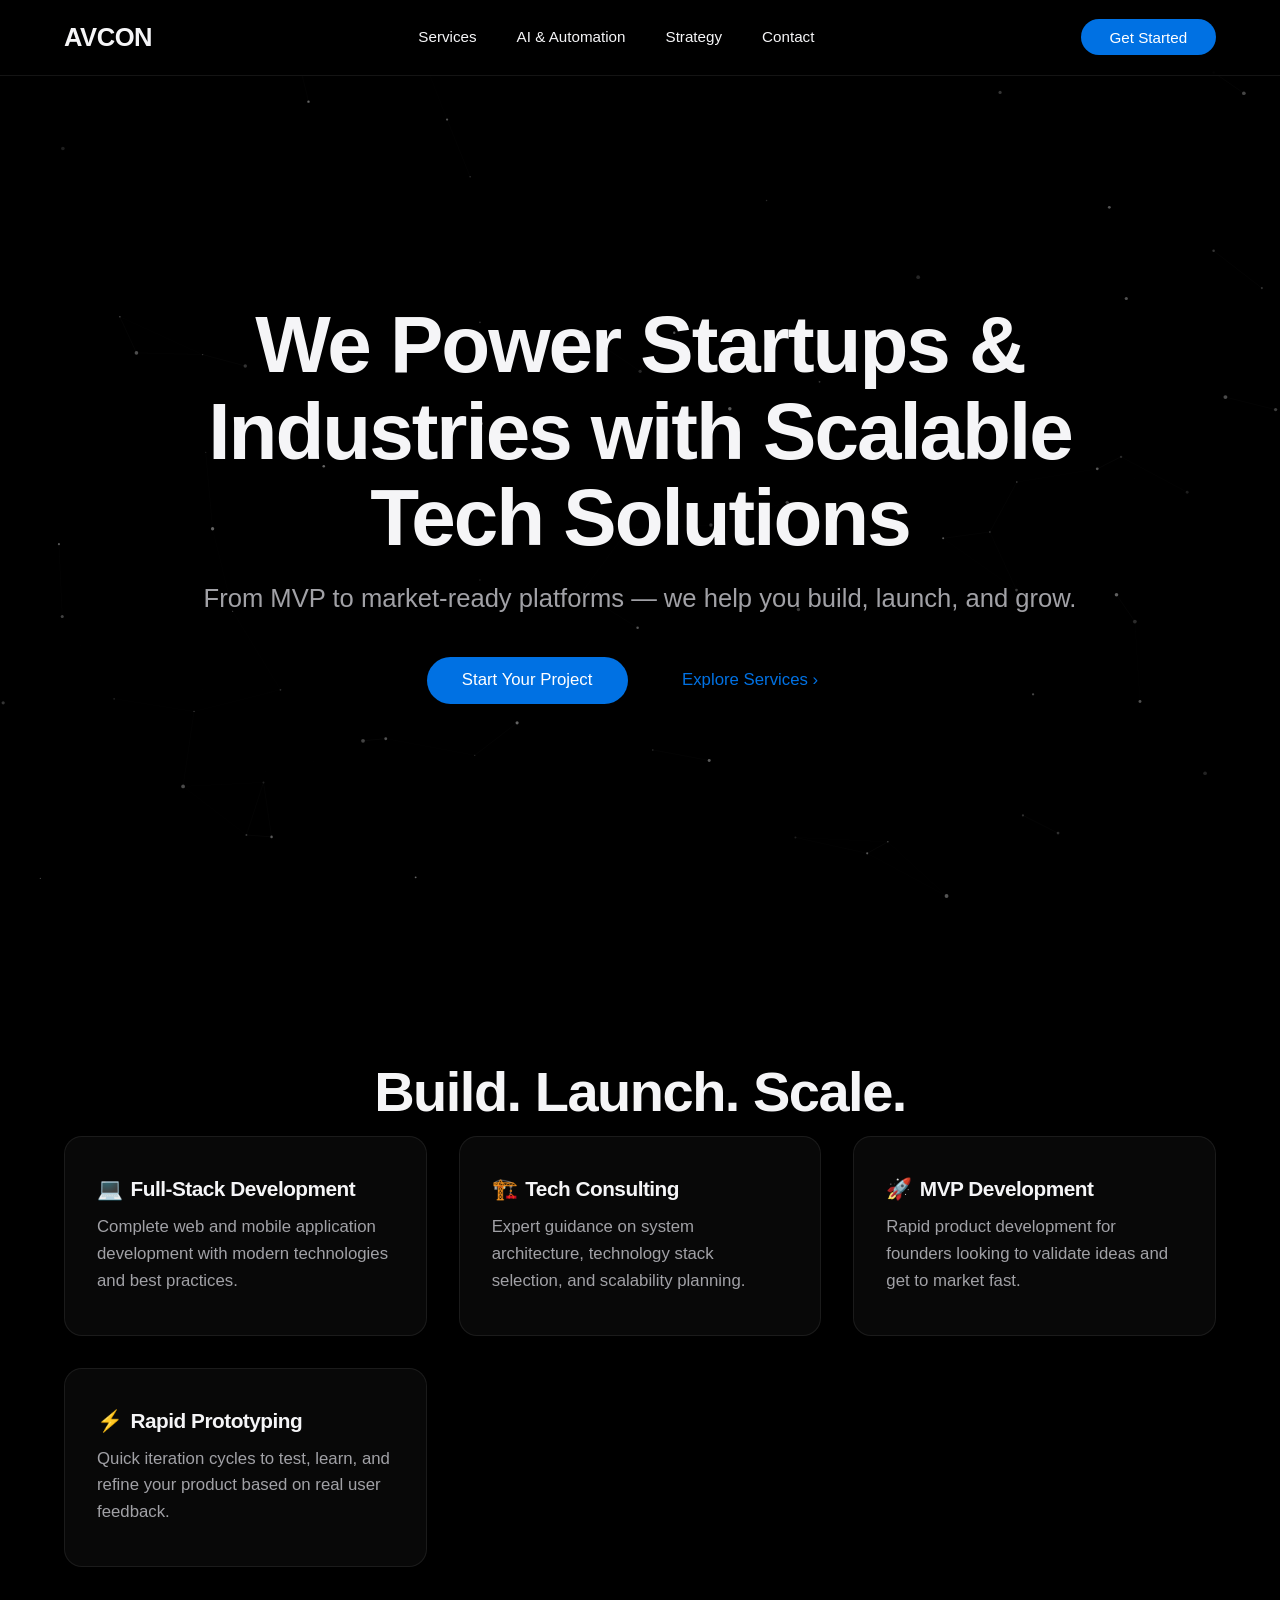
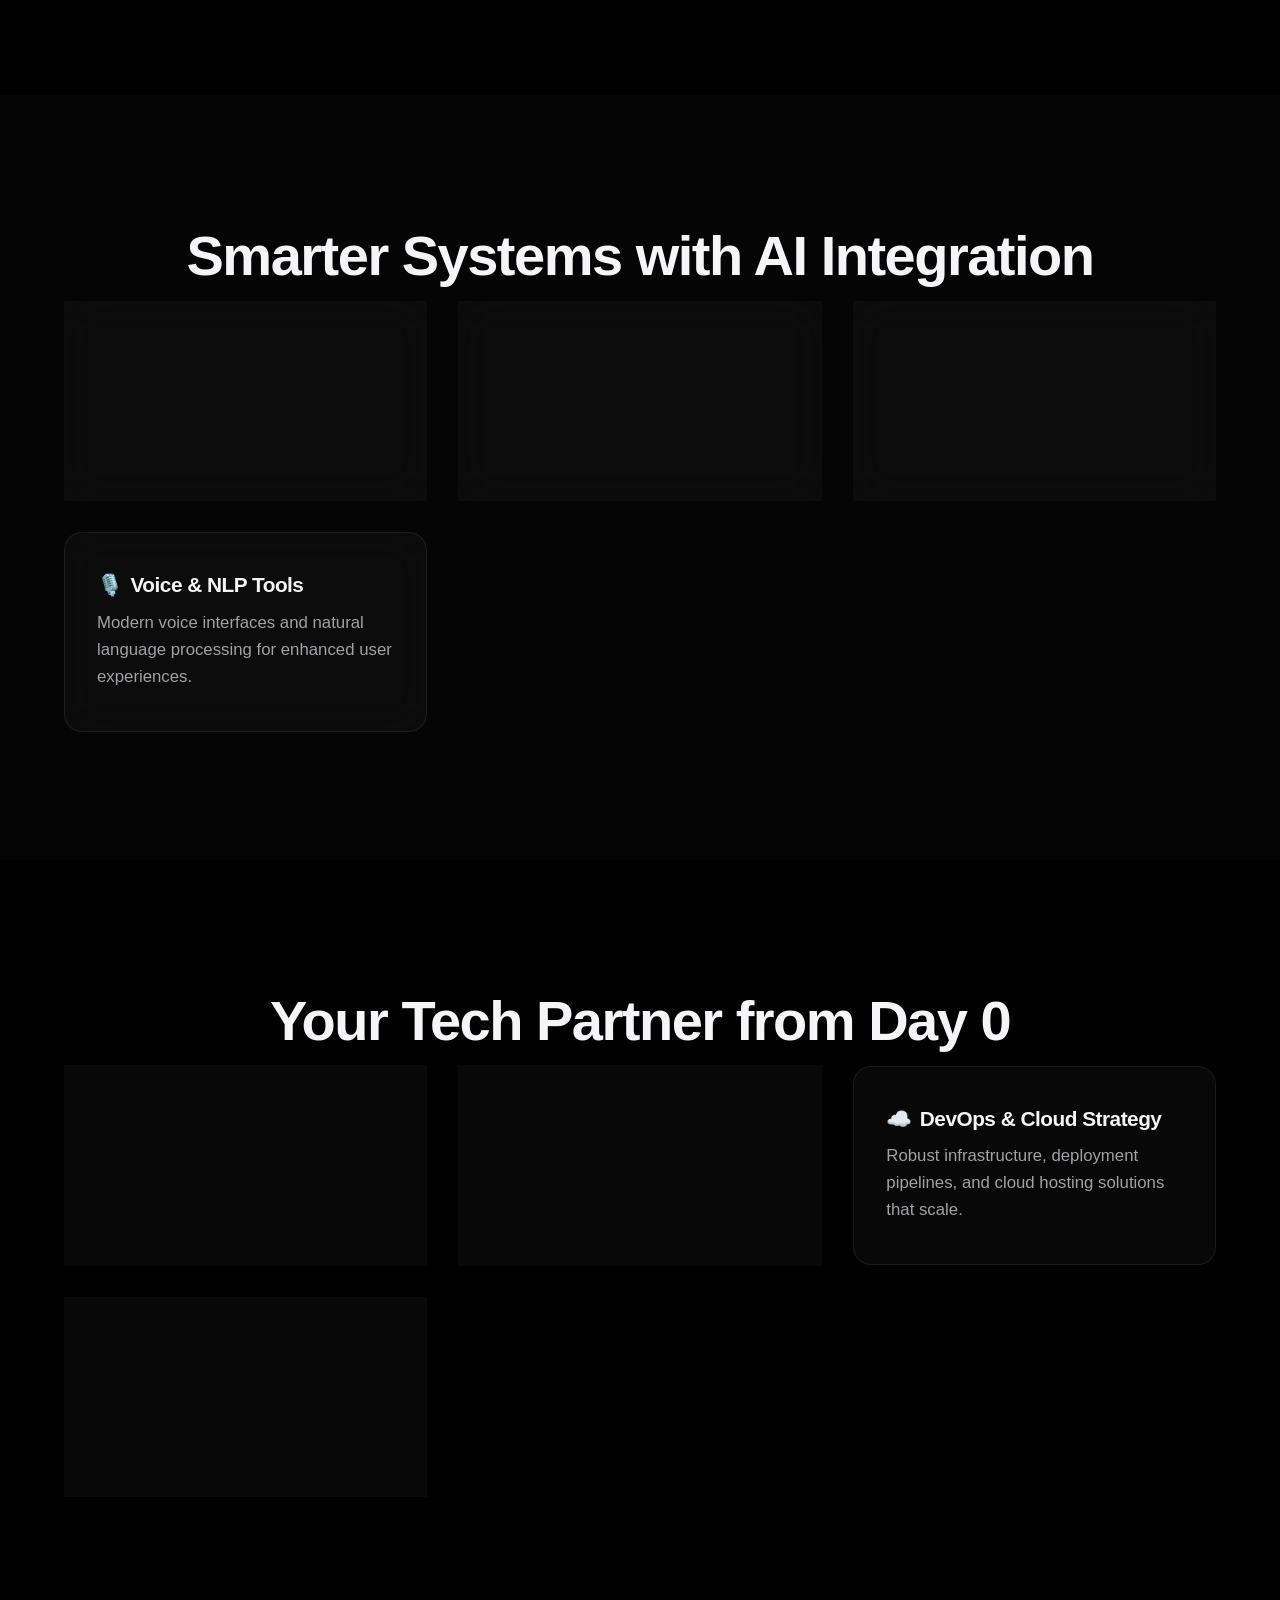
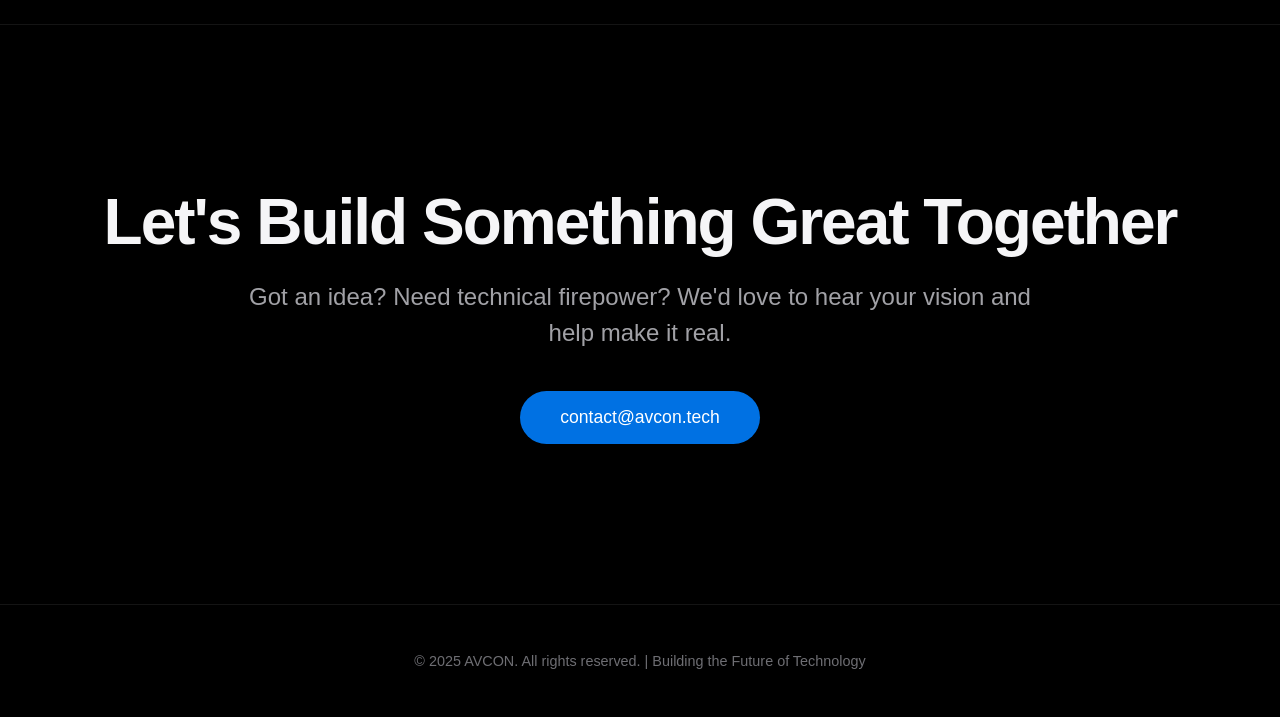
==== index.html @ b5e1c477 "Add favicon links to index.html Added multiple favicon links for better browser support." ====
<!DOCTYPE html>
<html lang="en">
<head>

    <link rel="icon" href="favicon.ico" type="image/x-icon">
    <link rel="icon" href="favicon.svg" type="image/svg+xml">
    <link rel="shortcut icon" href="favicon.ico" type="image/x-icon">

    
    <link rel="icon" href="favicon.svg" type="image/svg+xml">

    <meta charset="UTF-8">
    <meta name="viewport" content="width=device-width, initial-scale=1.0">
    <title>AVCON - Tech Solutions for Startups</title>
    <style>
        * {
            margin: 0;
            padding: 0;
            box-sizing: border-box;
        }

        body {
            font-family: -apple-system, BlinkMacSystemFont, 'Segoe UI', 'Roboto', 'Helvetica', 'Arial', sans-serif;
            background: #000000;
            color: #f5f5f7;
            overflow-x: hidden;
            -webkit-font-smoothing: antialiased;
        }

        .canvas-bg {
            position: fixed;
            top: 0;
            left: 0;
            width: 100%;
            height: 100%;
            z-index: 0;
        }

        .content {
            position: relative;
            z-index: 1;
        }

        nav {
            display: flex;
            justify-content: space-between;
            align-items: center;
            padding: 1.2rem 5%;
            background: rgba(0, 0, 0, 0.8);
            backdrop-filter: saturate(180%) blur(20px);
            border-bottom: 1px solid rgba(255, 255, 255, 0.08);
            position: sticky;
            top: 0;
            z-index: 100;
        }

        .logo {
            font-size: 1.6rem;
            font-weight: 600;
            letter-spacing: -0.5px;
            color: #f5f5f7;
        }

        .nav-links {
            display: flex;
            gap: 2.5rem;
            list-style: none;
        }

        .nav-links a {
            color: #f5f5f7;
            text-decoration: none;
            transition: opacity 0.3s;
            font-size: 0.95rem;
            font-weight: 400;
        }

        .nav-links a:hover {
            opacity: 0.6;
        }

        .cta-btn {
            padding: 0.6rem 1.8rem;
            background: #0071e3;
            border: none;
            border-radius: 980px;
            color: white;
            font-weight: 400;
            font-size: 0.95rem;
            cursor: pointer;
            transition: all 0.3s;
        }

        .cta-btn:hover {
            background: #0077ed;
        }

        .hero {
            min-height: 95vh;
            display: flex;
            align-items: center;
            justify-content: center;
            text-align: center;
            padding: 0 5%;
            position: relative;
        }

        .hero-content {
            max-width: 980px;
            animation: fadeInUp 1.2s ease-out;
        }

        @keyframes fadeInUp {
            from {
                opacity: 0;
                transform: translateY(40px);
            }
            to {
                opacity: 1;
                transform: translateY(0);
            }
        }

        .hero h1 {
            font-size: 5rem;
            font-weight: 700;
            line-height: 1.08;
            margin-bottom: 1.2rem;
            letter-spacing: -2px;
            color: #f5f5f7;
        }

        .hero p {
            font-size: 1.6rem;
            color: #a1a1a6;
            margin-bottom: 2.5rem;
            line-height: 1.4;
            font-weight: 400;
        }

        .hero-buttons {
            display: flex;
            gap: 1.2rem;
            justify-content: center;
            align-items: center;
        }

        .btn-primary {
            padding: 0.85rem 2.2rem;
            background: #0071e3;
            border: none;
            border-radius: 980px;
            color: white;
            font-weight: 400;
            font-size: 1.05rem;
            cursor: pointer;
            transition: all 0.3s;
        }

        .btn-primary:hover {
            background: #0077ed;
        }

        .btn-secondary {
            padding: 0.85rem 2.2rem;
            background: transparent;
            border: none;
            border-radius: 980px;
            color: #0071e3;
            font-weight: 400;
            font-size: 1.05rem;
            cursor: pointer;
            transition: all 0.3s;
        }

        .btn-secondary:hover {
            text-decoration: underline;
        }

        .section {
            padding: 8rem 5%;
            background: #000000;
        }

        .section-alt {
            background: rgba(255, 255, 255, 0.02);
        }

        .section-title {
            text-align: center;
            font-size: 3.5rem;
            margin-bottom: 0.8rem;
            font-weight: 700;
            letter-spacing: -1.5px;
            color: #f5f5f7;
        }

        .section-subtitle {
            text-align: center;
            font-size: 1.4rem;
            color: #a1a1a6;
            margin-bottom: 5rem;
            font-weight: 400;
        }

        .feature-grid {
            display: grid;
            grid-template-columns: repeat(auto-fit, minmax(280px, 1fr));
            gap: 2rem;
            max-width: 1200px;
            margin: 0 auto;
        }

        .feature-card {
            padding: 2.5rem 2rem;
            background: rgba(255, 255, 255, 0.03);
            border: 1px solid rgba(255, 255, 255, 0.08);
            border-radius: 18px;
            backdrop-filter: saturate(180%) blur(20px);
            transition: all 0.4s cubic-bezier(0.4, 0, 0.2, 1);
        }

        .feature-card:hover {
            transform: translateY(-8px);
            background: rgba(255, 255, 255, 0.05);
            border-color: rgba(255, 255, 255, 0.15);
        }

        .feature-card h3 {
            font-size: 1.3rem;
            margin-bottom: 0.8rem;
            font-weight: 600;
            letter-spacing: -0.5px;
            color: #f5f5f7;
            display: flex;
            align-items: center;
            gap: 0.5rem;
        }

        .feature-icon {
            font-size: 1.3rem;
        }

        .feature-card p {
            color: #a1a1a6;
            line-height: 1.6;
            font-size: 1.05rem;
            font-weight: 400;
        }

        .cta-section {
            padding: 10rem 5%;
            text-align: center;
            background: #000000;
            border-top: 1px solid rgba(255, 255, 255, 0.08);
        }

        .cta-section h2 {
            font-size: 4rem;
            margin-bottom: 1.2rem;
            font-weight: 700;
            letter-spacing: -2px;
            color: #f5f5f7;
        }

        .cta-section p {
            font-size: 1.5rem;
            color: #a1a1a6;
            margin-bottom: 2.5rem;
            font-weight: 400;
            max-width: 800px;
            margin-left: auto;
            margin-right: auto;
            line-height: 1.5;
        }

        .email-btn {
            padding: 1rem 2.5rem;
            background: #0071e3;
            border: none;
            border-radius: 980px;
            color: white;
            font-weight: 400;
            font-size: 1.1rem;
            cursor: pointer;
            transition: all 0.3s;
            text-decoration: none;
            display: inline-block;
        }

        .email-btn:hover {
            background: #0077ed;
            transform: scale(1.02);
        }

        footer {
            padding: 3rem 5%;
            text-align: center;
            color: #6e6e73;
            border-top: 1px solid rgba(255, 255, 255, 0.08);
            font-size: 0.9rem;
        }

        @media (max-width: 768px) {
            .hero h1 {
                font-size: 3rem;
                letter-spacing: -1px;
            }

            .hero p {
                font-size: 1.2rem;
            }

            .hero-buttons {
                flex-direction: column;
            }

            .nav-links {
                display: none;
            }

            .section-title {
                font-size: 2.5rem;
            }

            .cta-section h2 {
                font-size: 2.8rem;
            }

            .cta-section p {
                font-size: 1.2rem;
            }

            .feature-grid {
                grid-template-columns: 1fr;
            }
        }
    </style>
</head>
<body>
    <canvas class="canvas-bg" id="particleCanvas"></canvas>
    
    <div class="content">
        <nav>
            <div class="logo">AVCON</div>
            <ul class="nav-links">
                <li><a href="#services">Services</a></li>
                <li><a href="#ai">AI & Automation</a></li>
                <li><a href="#strategy">Strategy</a></li>
                <li><a href="#contact">Contact</a></li>
            </ul>
            <button class="cta-btn" onclick="window.location.href='#contact'">Get Started</button>
        </nav>

        <section class="hero">
            <div class="hero-content">
                <h1>We Power Startups & Industries with Scalable Tech Solutions</h1>
                <p>From MVP to market-ready platforms — we help you build, launch, and grow.</p>
                <div class="hero-buttons">
                    <button class="btn-primary" onclick="window.location.href='#contact'">Start Your Project</button>
                    <button class="btn-secondary" onclick="window.location.href='#services'">Explore Services ›</button>
                </div>
            </div>
        </section>

        <section class="section" id="services">
            <h2 class="section-title">Build. Launch. Scale.</h2>
            
            <div class="feature-grid">
                <div class="feature-card">
                    <h3><span class="feature-icon">💻</span> Full-Stack Development</h3>
                    <p>Complete web and mobile application development with modern technologies and best practices.</p>
                </div>
                
                <div class="feature-card">
                    <h3><span class="feature-icon">🏗️</span> Tech Consulting</h3>
                    <p>Expert guidance on system architecture, technology stack selection, and scalability planning.</p>
                </div>
                
                <div class="feature-card">
                    <h3><span class="feature-icon">🚀</span> MVP Development</h3>
                    <p>Rapid product development for founders looking to validate ideas and get to market fast.</p>
                </div>
                
                <div class="feature-card">
                    <h3><span class="feature-icon">⚡</span> Rapid Prototyping</h3>
                    <p>Quick iteration cycles to test, learn, and refine your product based on real user feedback.</p>
                </div>
            </div>
        </section>

        <section class="section section-alt" id="ai">
            <h2 class="section-title">Smarter Systems with AI Integration</h2>
            
            <div class="feature-grid">
                <div class="feature-card">
                    <h3><span class="feature-icon">🤖</span> AI-Powered Dashboards</h3>
                    <p>Intelligent dashboards and AI assistants that help you make data-driven decisions faster.</p>
                </div>
                
                <div class="feature-card">
                    <h3><span class="feature-icon">⚙️</span> Process Automation</h3>
                    <p>Streamline operations with custom automation solutions for startups and SMEs.</p>
                </div>
                
                <div class="feature-card">
                    <h3><span class="feature-icon">🎯</span> Custom ML Solutions</h3>
                    <p>Personalized machine learning models tailored to solve your specific business challenges.</p>
                </div>
                
                <div class="feature-card">
                    <h3><span class="feature-icon">🎙️</span> Voice & NLP Tools</h3>
                    <p>Modern voice interfaces and natural language processing for enhanced user experiences.</p>
                </div>
            </div>
        </section>

        <section class="section" id="strategy">
            <h2 class="section-title">Your Tech Partner from Day 0</h2>
            
            <div class="feature-grid">
                <div class="feature-card">
                    <h3><span class="feature-icon">🤝</span> Technical Co-Founding</h3>
                    <p>Strategic technical partnership to help you build the right product from the ground up.</p>
                </div>
                
                <div class="feature-card">
                    <h3><span class="feature-icon">📚</span> Founder Mentorship</h3>
                    <p>Guidance and support for early-stage founders navigating the technical landscape.</p>
                </div>
                
                <div class="feature-card">
                    <h3><span class="feature-icon">☁️</span> DevOps & Cloud Strategy</h3>
                    <p>Robust infrastructure, deployment pipelines, and cloud hosting solutions that scale.</p>
                </div>
                
                <div class="feature-card">
                    <h3><span class="feature-icon">📋</span> Agile PM & Roadmapping</h3>
                    <p>Strategic product roadmap planning with agile project management methodologies.</p>
                </div>
            </div>
        </section>

        <section class="cta-section" id="contact">
            <h2>Let's Build Something Great Together</h2>
            <p>Got an idea? Need technical firepower? We'd love to hear your vision and help make it real.</p>
            <a href="mailto:contact@avcon.tech" class="email-btn">contact@avcon.tech</a>
        </section>

        <footer>
            <p>&copy; 2025 AVCON. All rights reserved. | Building the Future of Technology</p>
        </footer>
    </div>

    <script>
        const canvas = document.getElementById('particleCanvas');
        const ctx = canvas.getContext('2d');
        
        canvas.width = window.innerWidth;
        canvas.height = window.innerHeight;

        const particles = [];
        const particleCount = 80;
        
        let mouseX = 0;
        let mouseY = 0;

        class Particle {
            constructor() {
                this.x = Math.random() * canvas.width;
                this.y = Math.random() * canvas.height;
                this.size = Math.random() * 1.5 + 0.5;
                this.speedX = Math.random() * 0.3 - 0.15;
                this.speedY = Math.random() * 0.3 - 0.15;
                this.opacity = Math.random() * 0.3 + 0.1;
            }

            update() {
                this.x += this.speedX;
                this.y += this.speedY;

                const dx = mouseX - this.x;
                const dy = mouseY - this.y;
                const distance = Math.sqrt(dx * dx + dy * dy);
                
                if (distance < 150) {
                    const force = (150 - distance) / 150;
                    this.x -= dx * force * 0.015;
                    this.y -= dy * force * 0.015;
                }

                if (this.x < 0 || this.x > canvas.width) this.speedX *= -1;
                if (this.y < 0 || this.y > canvas.height) this.speedY *= -1;
            }

            draw() {
                ctx.fillStyle = `rgba(255, 255, 255, ${this.opacity})`;
                ctx.beginPath();
                ctx.arc(this.x, this.y, this.size, 0, Math.PI * 2);
                ctx.fill();
            }
        }

        for (let i = 0; i < particleCount; i++) {
            particles.push(new Particle());
        }

        function connectParticles() {
            for (let i = 0; i < particles.length; i++) {
                for (let j = i + 1; j < particles.length; j++) {
                    const dx = particles[i].x - particles[j].x;
                    const dy = particles[i].y - particles[j].y;
                    const distance = Math.sqrt(dx * dx + dy * dy);

                    if (distance < 120) {
                        ctx.strokeStyle = `rgba(255, 255, 255, ${0.06 * (1 - distance / 120)})`;
                        ctx.lineWidth = 0.5;
                        ctx.beginPath();
                        ctx.moveTo(particles[i].x, particles[i].y);
                        ctx.lineTo(particles[j].x, particles[j].y);
                        ctx.stroke();
                    }
                }
            }
        }

        function animate() {
            ctx.clearRect(0, 0, canvas.width, canvas.height);
            
            particles.forEach(particle => {
                particle.update();
                particle.draw();
            });
            
            connectParticles();
            requestAnimationFrame(animate);
        }

        animate();

        window.addEventListener('mousemove', (e) => {
            mouseX = e.clientX;
            mouseY = e.clientY;
        });

        window.addEventListener('resize', () => {
            canvas.width = window.innerWidth;
            canvas.height = window.innerHeight;
        });

        document.querySelectorAll('a[href^="#"]').forEach(anchor => {
            anchor.addEventListener('click', function (e) {
                e.preventDefault();
                const target = document.querySelector(this.getAttribute('href'));
                if (target) {
                    target.scrollIntoView({ behavior: 'smooth' });
                }
            });
        });
    </script>
</body>
</html>
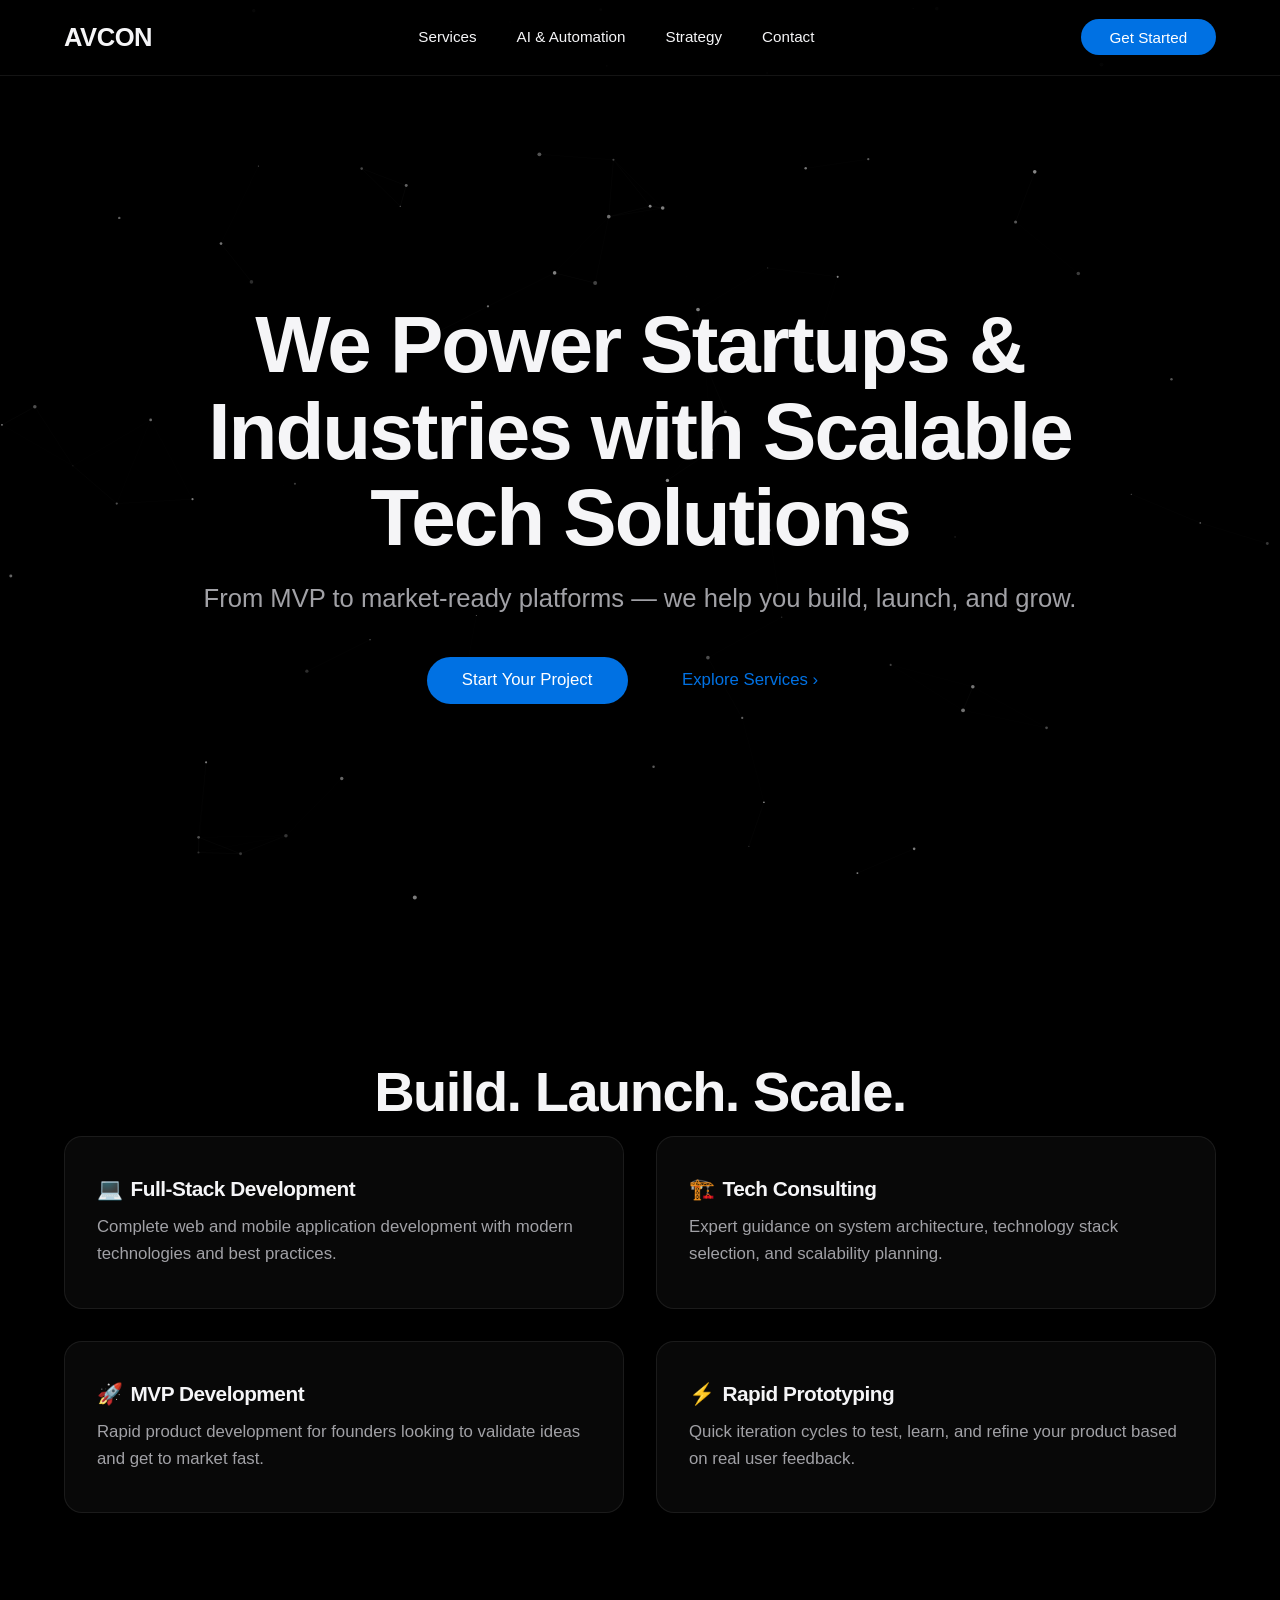
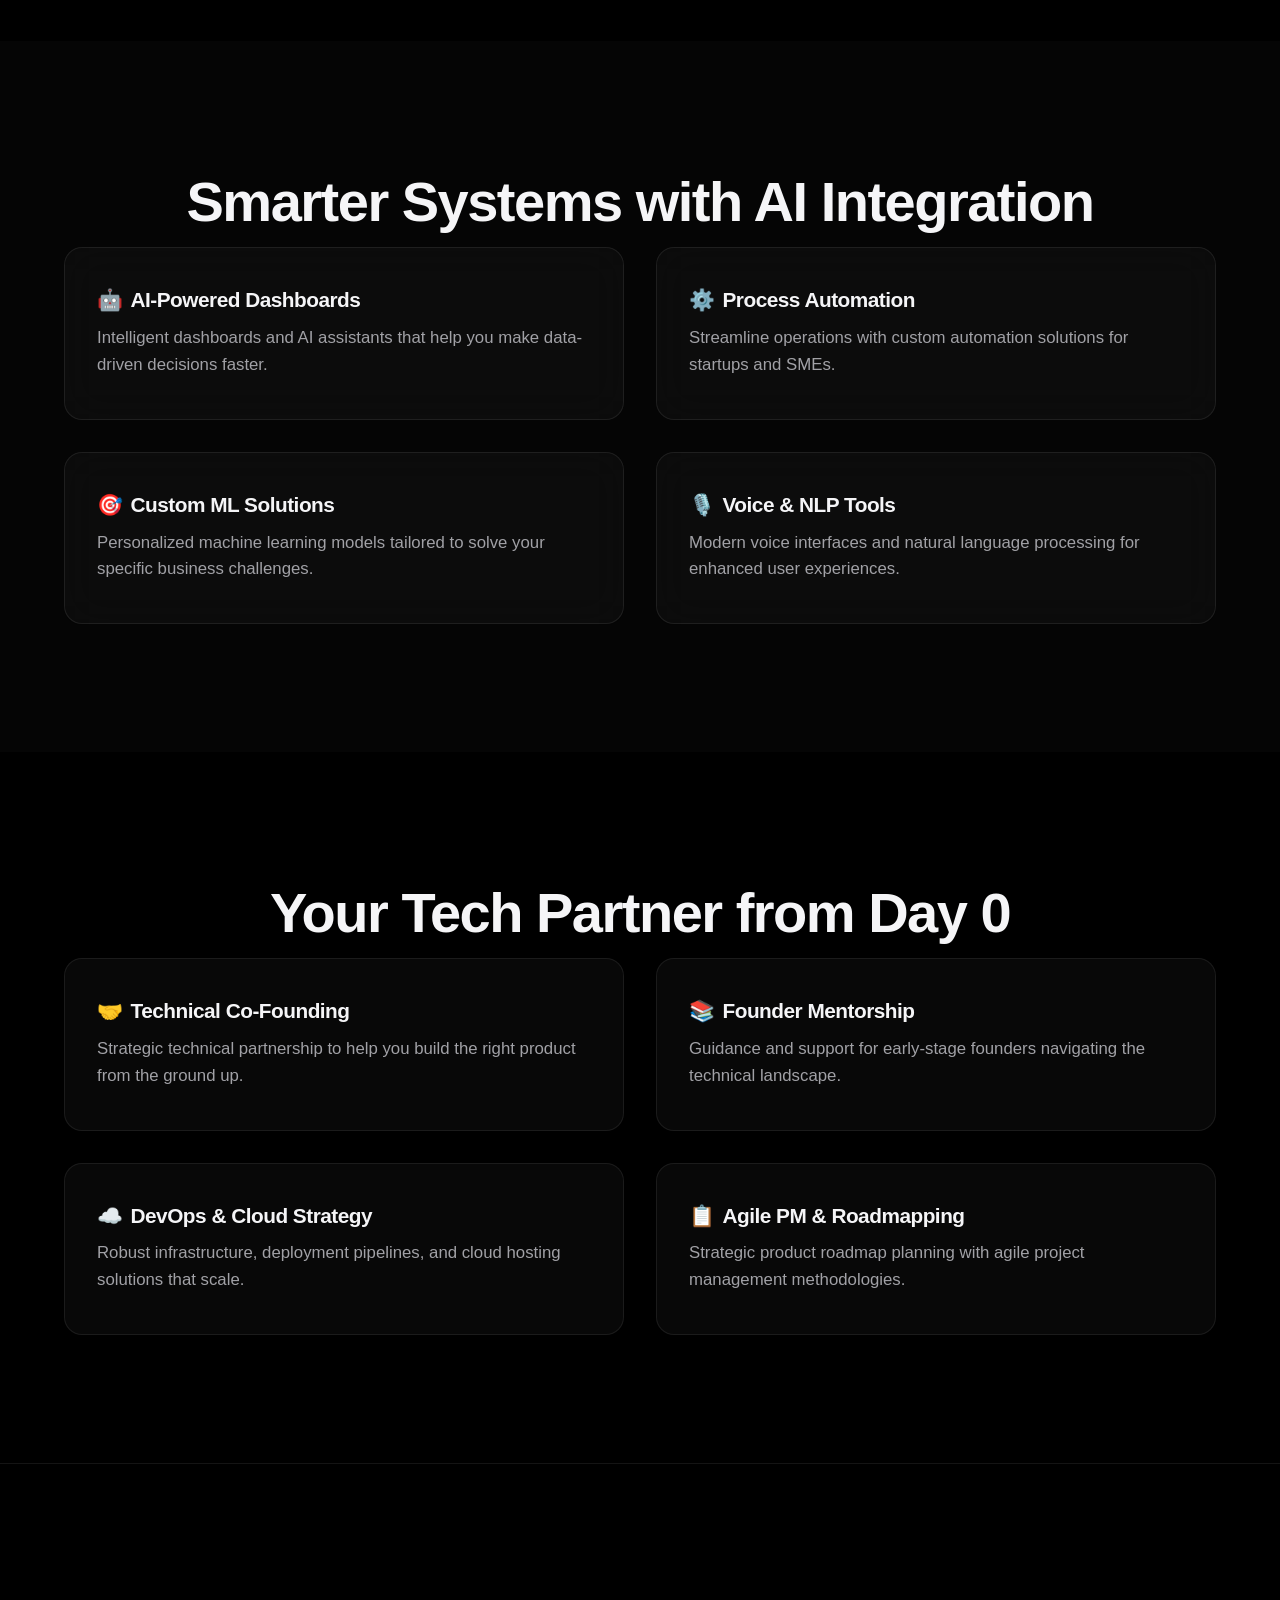
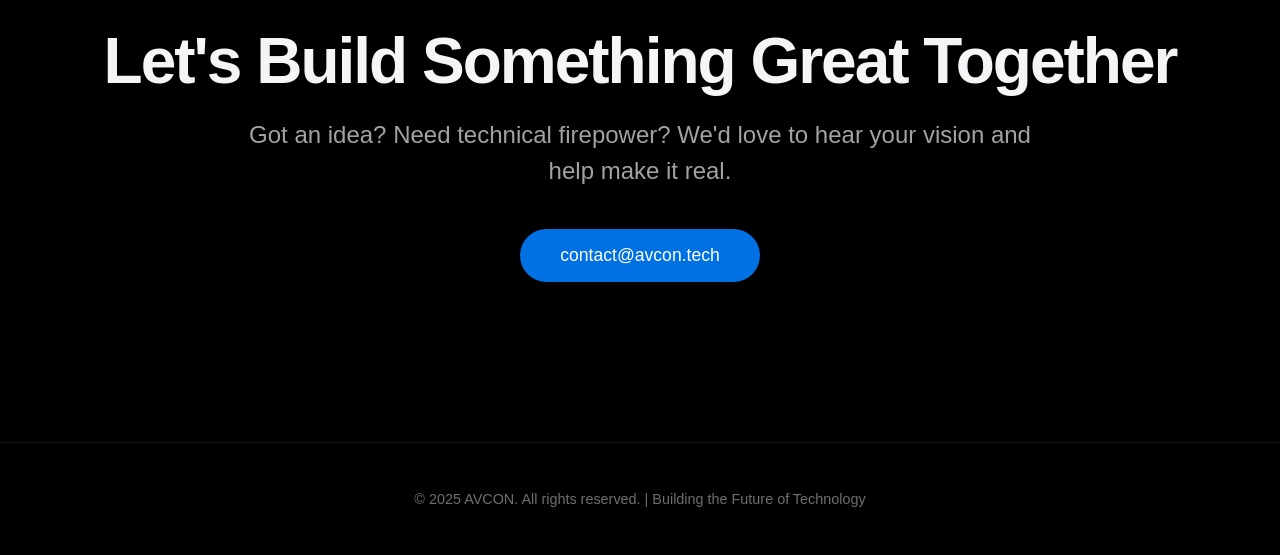
==== commit 961cf688: "Refactor favicon links and improve responsive styles Removed duplicate favicon links and adjusted st" ====
--- a/index.html
+++ b/index.html
@@ -1,14 +1,6 @@
 <!DOCTYPE html>
 <html lang="en">
 <head>
-
-    <link rel="icon" href="favicon.ico" type="image/x-icon">
-    <link rel="icon" href="favicon.svg" type="image/svg+xml">
-    <link rel="shortcut icon" href="favicon.ico" type="image/x-icon">
-
-    
-    <link rel="icon" href="favicon.svg" type="image/svg+xml">
-
     <meta charset="UTF-8">
     <meta name="viewport" content="width=device-width, initial-scale=1.0">
     <title>AVCON - Tech Solutions for Startups</title>
@@ -205,7 +197,7 @@
 
         .feature-grid {
             display: grid;
-            grid-template-columns: repeat(auto-fit, minmax(280px, 1fr));
+            grid-template-columns: repeat(2, 1fr);
             gap: 2rem;
             max-width: 1200px;
             margin: 0 auto;
@@ -302,37 +294,130 @@
         }
 
         @media (max-width: 768px) {
+            nav {
+                padding: 1rem 4%;
+            }
+
+            .logo {
+                font-size: 1.4rem;
+            }
+
+            .cta-btn {
+                padding: 0.5rem 1.2rem;
+                font-size: 0.85rem;
+            }
+
+            .hero {
+                min-height: 85vh;
+                padding: 2rem 6%;
+            }
+
             .hero h1 {
-                font-size: 3rem;
-                letter-spacing: -1px;
+                font-size: 2.2rem;
+                letter-spacing: -0.5px;
+                margin-bottom: 1rem;
+                line-height: 1.2;
             }
 
             .hero p {
-                font-size: 1.2rem;
+                font-size: 1.1rem;
+                margin-bottom: 2rem;
+                line-height: 1.5;
             }
 
             .hero-buttons {
                 flex-direction: column;
+                width: 100%;
+                gap: 1rem;
+            }
+
+            .btn-primary, .btn-secondary {
+                width: 100%;
+                padding: 1rem 2rem;
+                font-size: 1rem;
             }
 
             .nav-links {
                 display: none;
             }
 
+            .section {
+                padding: 4rem 6%;
+            }
+
             .section-title {
-                font-size: 2.5rem;
-            }
-
-            .cta-section h2 {
-                font-size: 2.8rem;
-            }
-
-            .cta-section p {
-                font-size: 1.2rem;
+                font-size: 2rem;
+                letter-spacing: -1px;
+                line-height: 1.2;
+            }
+
+            .section-subtitle {
+                font-size: 1.1rem;
+                margin-bottom: 3rem;
             }
 
             .feature-grid {
                 grid-template-columns: 1fr;
+                gap: 1.5rem;
+            }
+
+            .feature-card {
+                padding: 2rem 1.5rem;
+            }
+
+            .feature-card h3 {
+                font-size: 1.2rem;
+            }
+
+            .feature-card p {
+                font-size: 1rem;
+                line-height: 1.5;
+            }
+
+            .cta-section {
+                padding: 5rem 6%;
+            }
+
+            .cta-section h2 {
+                font-size: 2rem;
+                letter-spacing: -1px;
+                line-height: 1.2;
+            }
+
+            .cta-section p {
+                font-size: 1.1rem;
+                line-height: 1.5;
+                margin-bottom: 2rem;
+            }
+
+            .email-btn {
+                width: 100%;
+                max-width: 320px;
+                padding: 1rem 2rem;
+                font-size: 1rem;
+            }
+
+            footer {
+                padding: 2rem 6%;
+                font-size: 0.85rem;
+            }
+        }
+
+        @media (max-width: 480px) {
+            .hero h1 {
+                font-size: 1.8rem;
+            }
+
+            .hero p {
+                font-size: 1rem;
+            }
+
+            .section-title {
+                font-size: 1.7rem;
+            }
+
+            .cta-section h2 {
+                font-size: 1.7rem;
             }
         }
     </style>
@@ -472,7 +557,8 @@
                 this.size = Math.random() * 1.5 + 0.5;
                 this.speedX = Math.random() * 0.3 - 0.15;
                 this.speedY = Math.random() * 0.3 - 0.15;
-                this.opacity = Math.random() * 0.3 + 0.1;
+                this.opacity = Math.random() * 0.4 + 0.15;
+                this.hue = Math.random() * 60 + 180;
             }
 
             update() {
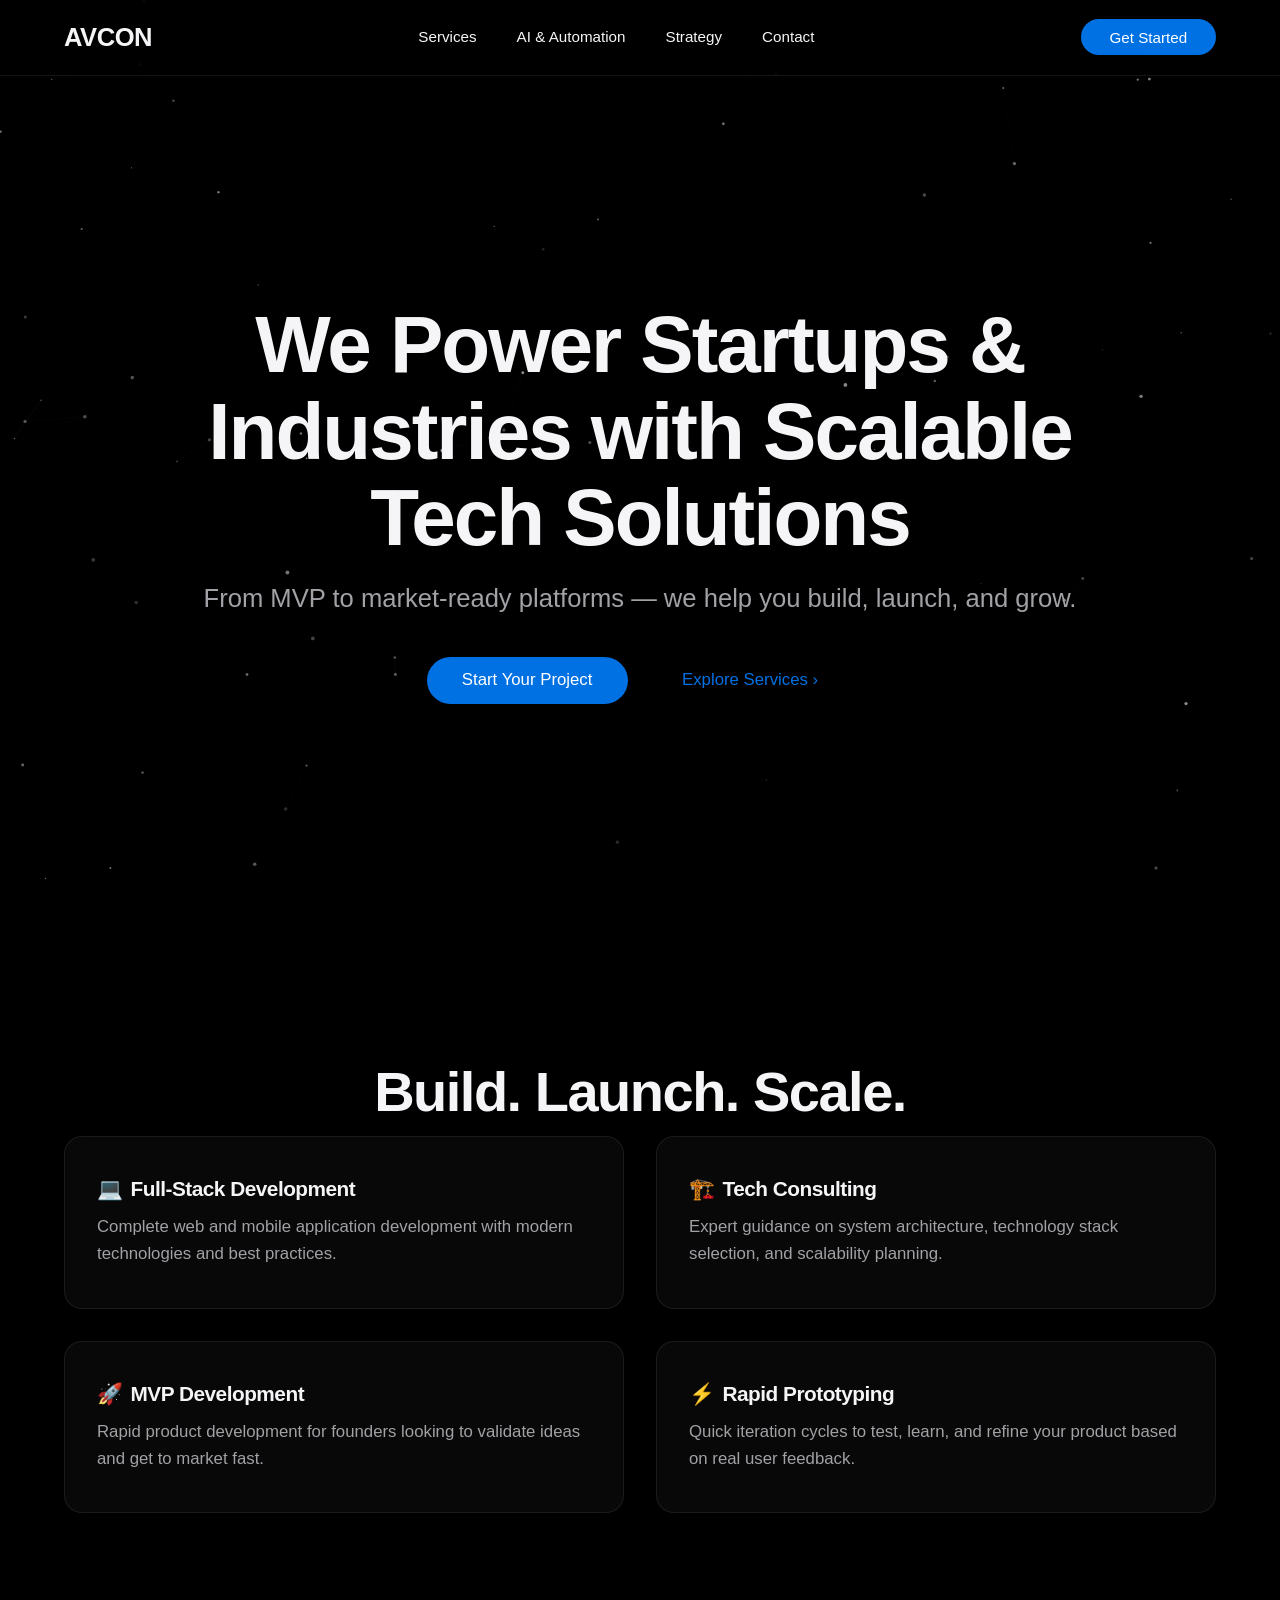
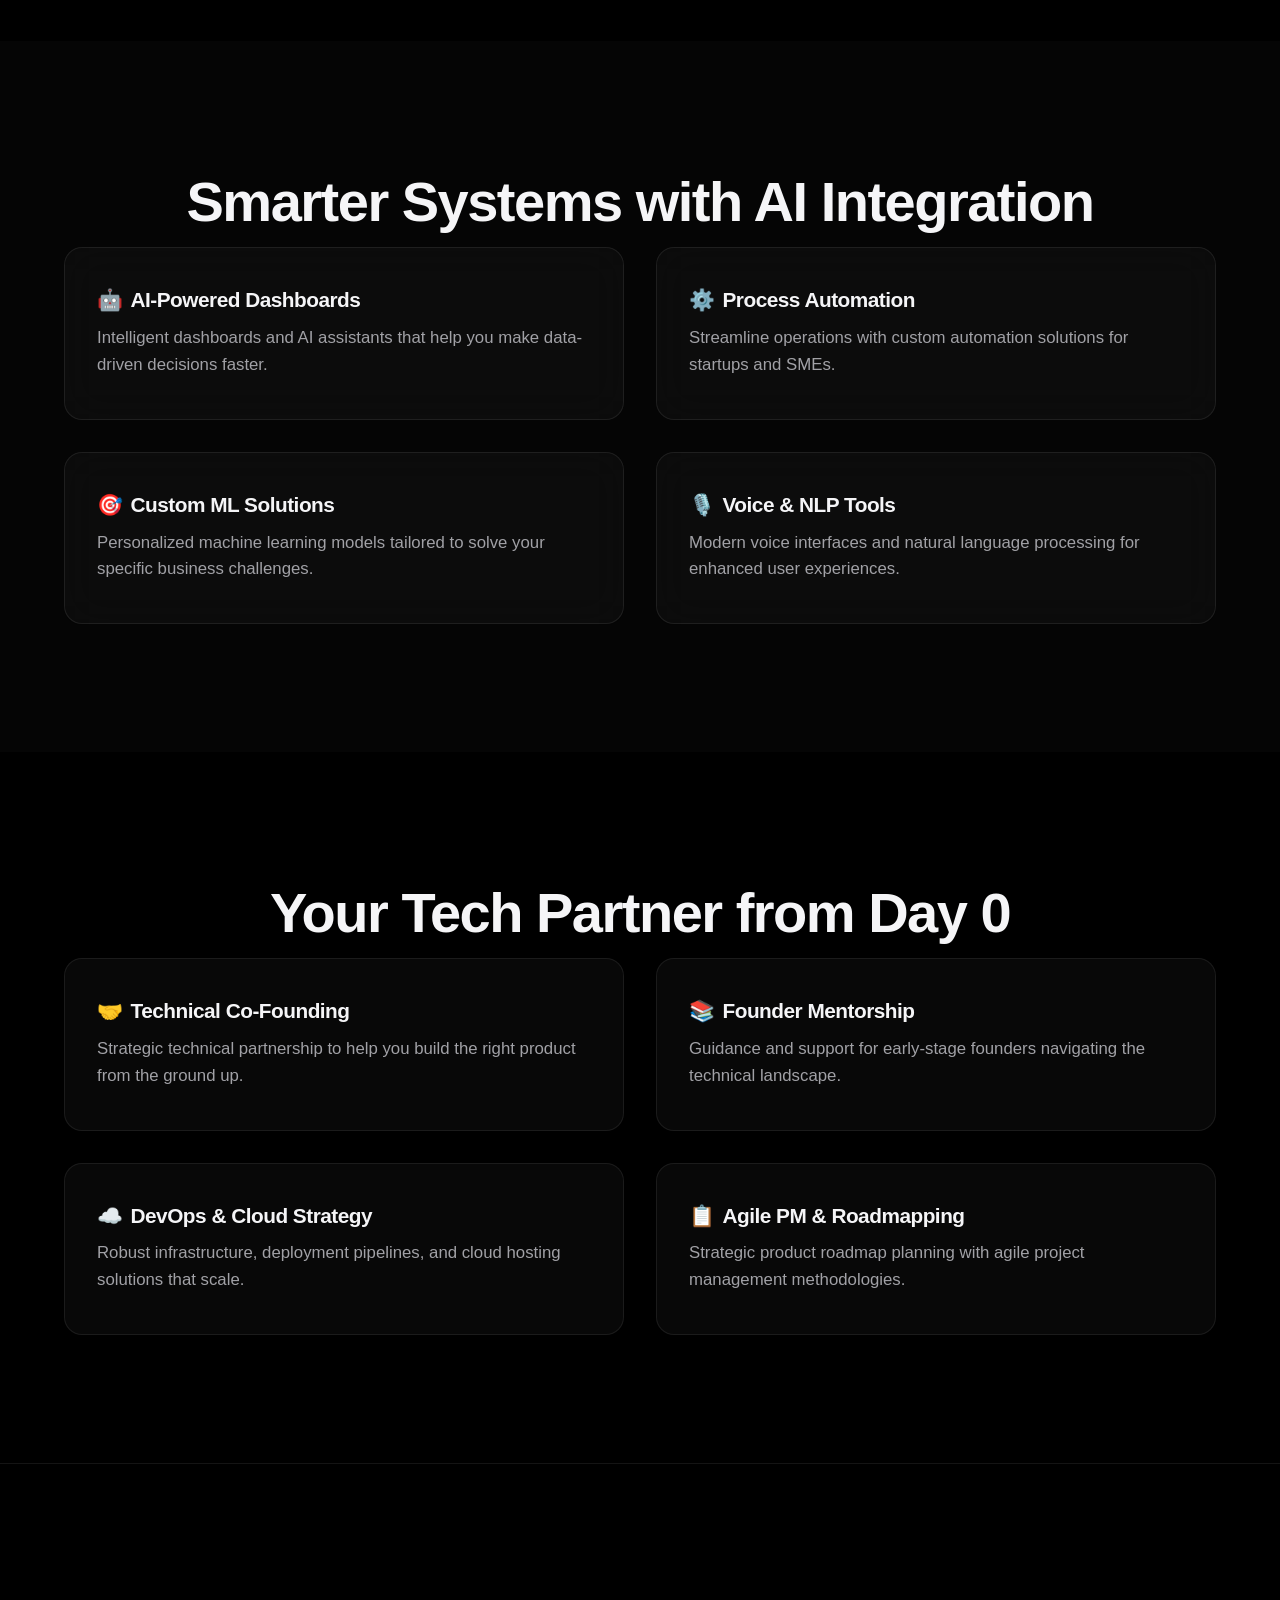
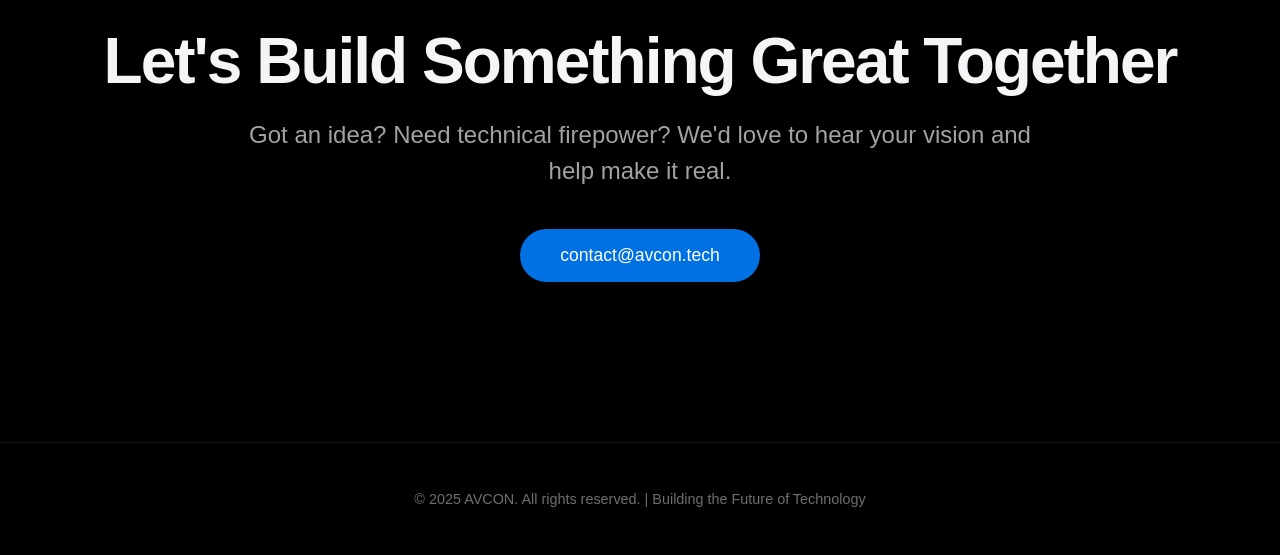
==== commit 4ecca692: "Added GHL Chat Widget script to index.html Added GHL Chat Widget script to the HTML file." ====
--- a/index.html
+++ b/index.html
@@ -1,3 +1,4 @@
+
 <!DOCTYPE html>
 <html lang="en">
 <head>
@@ -644,5 +645,13 @@
             });
         });
     </script>
+
+    <!-- ✅ GHL Chat Widget -->
+    <script 
+      src="https://widgets.leadconnectorhq.com/loader.js"  
+      data-resources-url="https://widgets.leadconnectorhq.com/chat-widget/loader.js"
+      data-widget-id="694feab2eeb68c635533eec7">
+    </script>
+
 </body>
 </html>
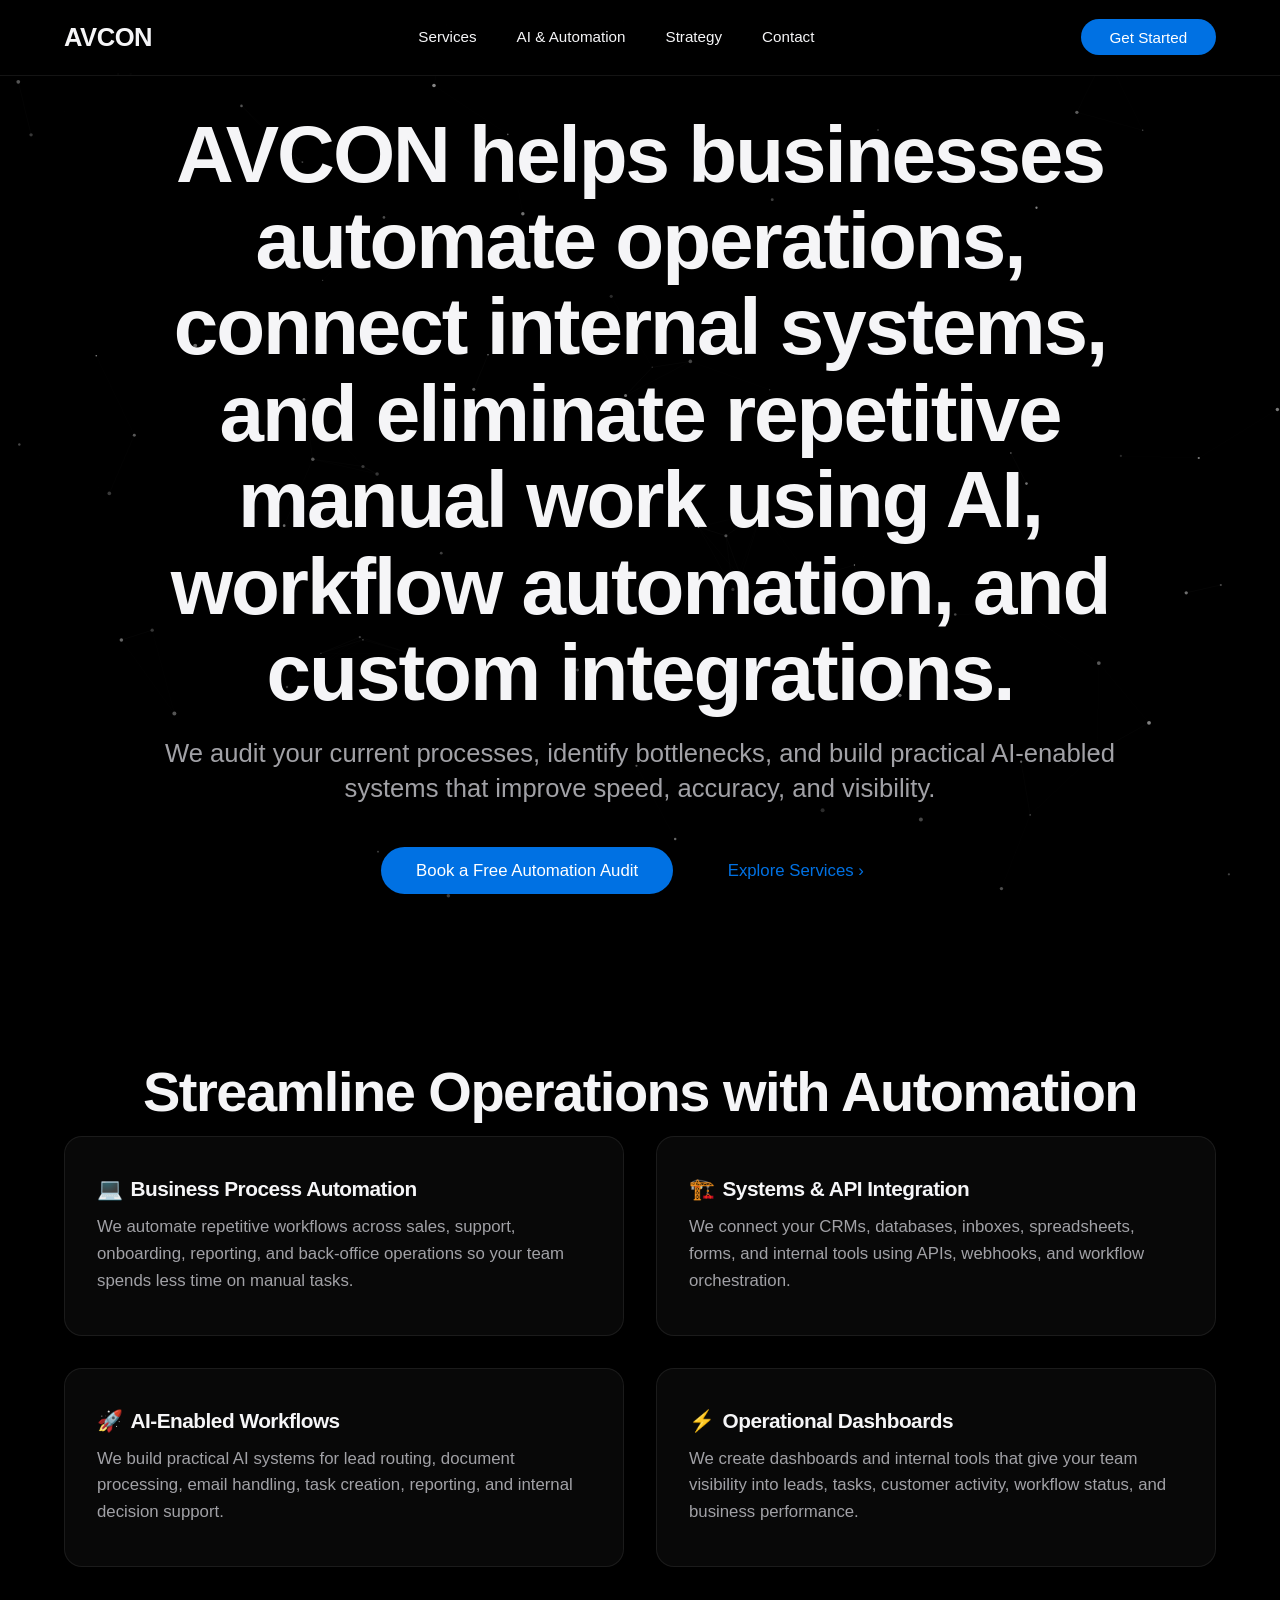
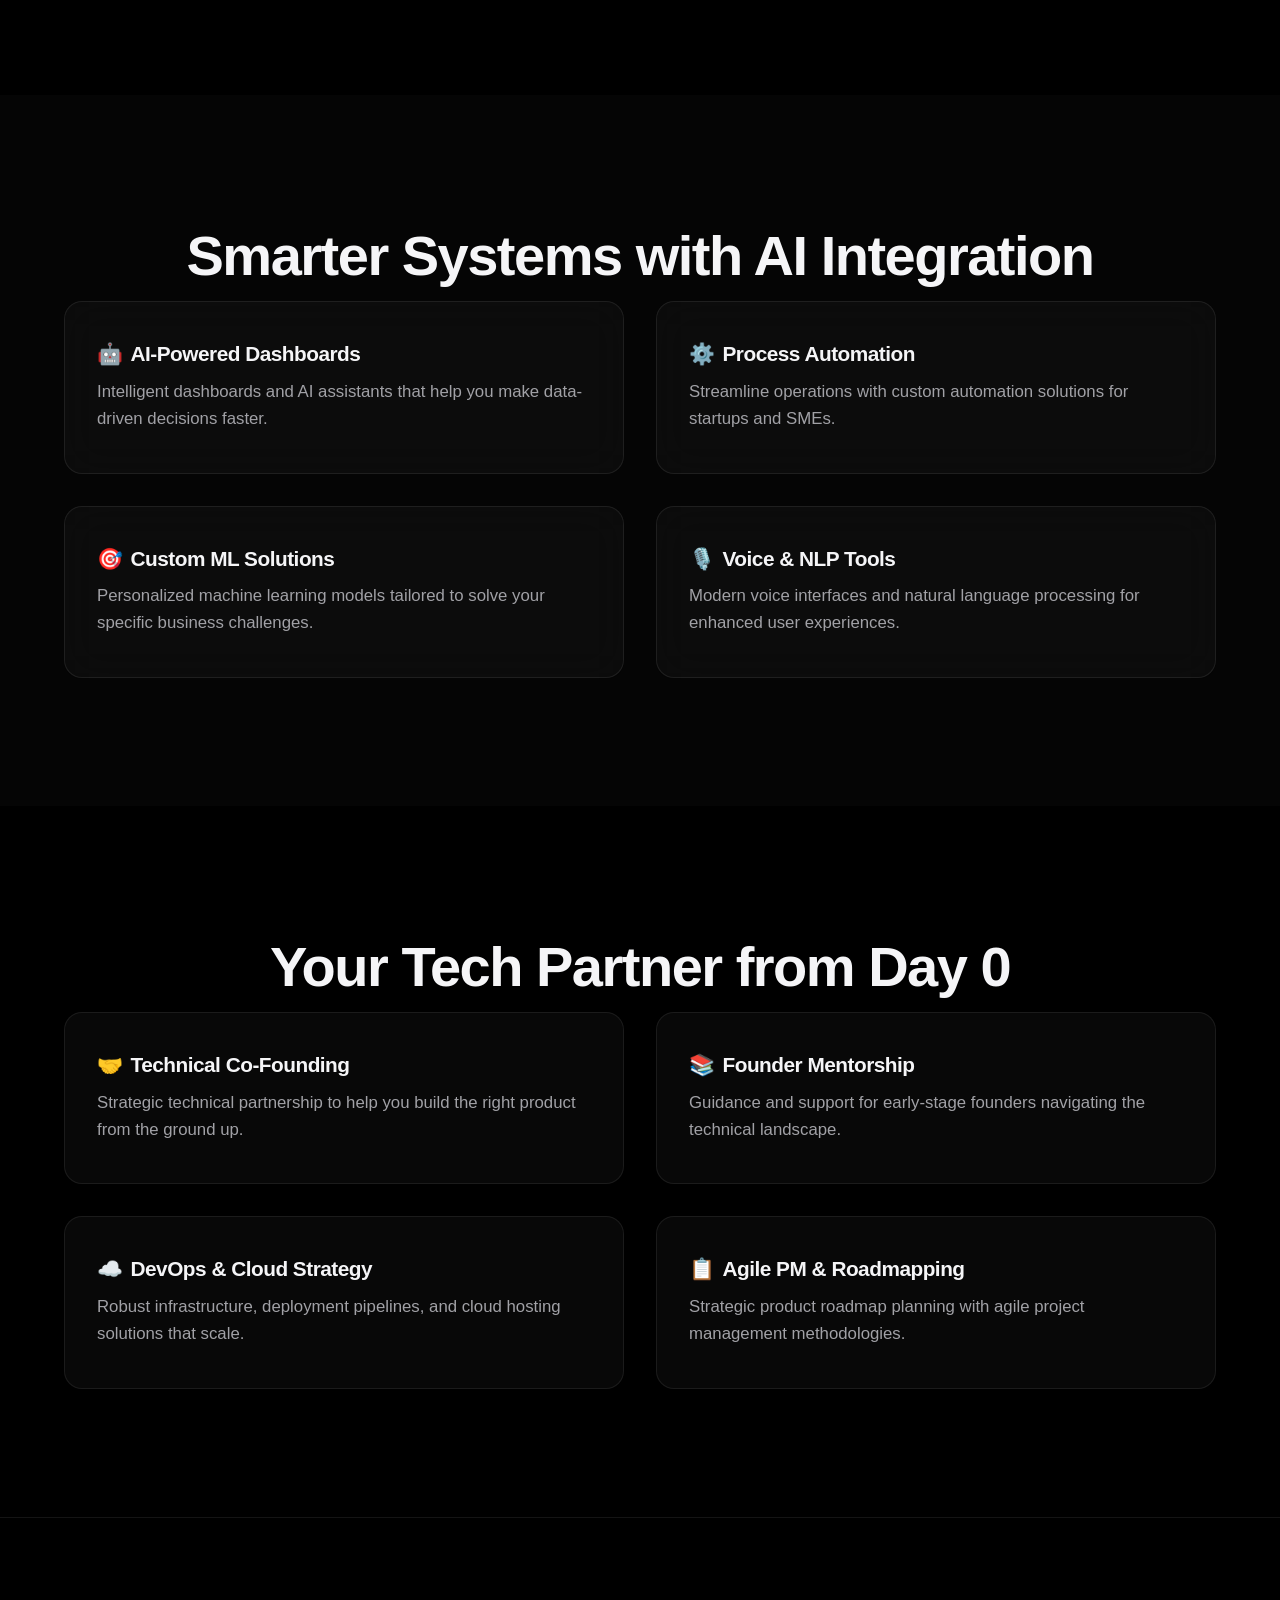
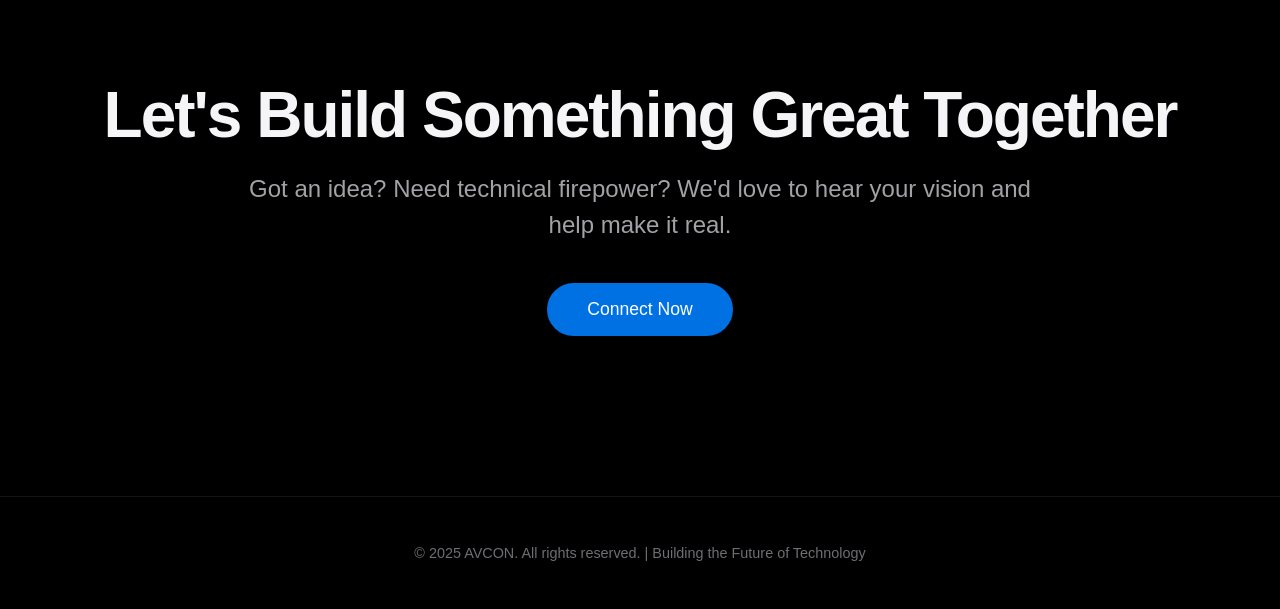
==== commit 4ac984d1: "Revamp homepage for AI and automation focus Updated the hero section and features to focus on automa" ====
--- a/index.html
+++ b/index.html
@@ -1,4 +1,3 @@
-
 <!DOCTYPE html>
 <html lang="en">
 <head>
@@ -435,42 +434,42 @@
                 <li><a href="#strategy">Strategy</a></li>
                 <li><a href="#contact">Contact</a></li>
             </ul>
-            <button class="cta-btn" onclick="window.location.href='#contact'">Get Started</button>
+            <button class="cta-btn" onclick="window.open('https://cal.com/rohaan-afzal-70sg8c/30min', '_blank')">Get Started</button>
         </nav>
 
         <section class="hero">
             <div class="hero-content">
-                <h1>We Power Startups & Industries with Scalable Tech Solutions</h1>
-                <p>From MVP to market-ready platforms — we help you build, launch, and grow.</p>
+                <h1>AVCON helps businesses automate operations, connect internal systems, and eliminate repetitive manual work using AI, workflow automation, and custom integrations.</h1>
+                <p>We audit your current processes, identify bottlenecks, and build practical AI-enabled systems that improve speed, accuracy, and visibility.</p>
                 <div class="hero-buttons">
-                    <button class="btn-primary" onclick="window.location.href='#contact'">Start Your Project</button>
+                    <button class="btn-primary" onclick="window.open('https://cal.com/rohaan-afzal-70sg8c/30min', '_blank')">Book a Free Automation Audit</button>
                     <button class="btn-secondary" onclick="window.location.href='#services'">Explore Services ›</button>
                 </div>
             </div>
         </section>
 
         <section class="section" id="services">
-            <h2 class="section-title">Build. Launch. Scale.</h2>
+            <h2 class="section-title"> Streamline Operations with Automation </h2>
             
             <div class="feature-grid">
                 <div class="feature-card">
-                    <h3><span class="feature-icon">💻</span> Full-Stack Development</h3>
-                    <p>Complete web and mobile application development with modern technologies and best practices.</p>
-                </div>
-                
-                <div class="feature-card">
-                    <h3><span class="feature-icon">🏗️</span> Tech Consulting</h3>
-                    <p>Expert guidance on system architecture, technology stack selection, and scalability planning.</p>
-                </div>
-                
-                <div class="feature-card">
-                    <h3><span class="feature-icon">🚀</span> MVP Development</h3>
-                    <p>Rapid product development for founders looking to validate ideas and get to market fast.</p>
-                </div>
-                
-                <div class="feature-card">
-                    <h3><span class="feature-icon">⚡</span> Rapid Prototyping</h3>
-                    <p>Quick iteration cycles to test, learn, and refine your product based on real user feedback.</p>
+                    <h3><span class="feature-icon">💻</span> Business Process Automation</h3>
+                    <p>We automate repetitive workflows across sales, support, onboarding, reporting, and back-office operations so your team spends less time on manual tasks.</p>
+                </div>
+                
+                <div class="feature-card">
+                    <h3><span class="feature-icon">🏗️</span> Systems & API Integration</h3>
+                    <p>We connect your CRMs, databases, inboxes, spreadsheets, forms, and internal tools using APIs, webhooks, and workflow orchestration.</p>
+                </div>
+                
+                <div class="feature-card">
+                    <h3><span class="feature-icon">🚀</span> AI-Enabled Workflows</h3>
+                    <p>We build practical AI systems for lead routing, document processing, email handling, task creation, reporting, and internal decision support.</p>
+                </div>
+                
+                <div class="feature-card">
+                    <h3><span class="feature-icon">⚡</span> Operational Dashboards</h3>
+                    <p>We create dashboards and internal tools that give your team visibility into leads, tasks, customer activity, workflow status, and business performance.</p>
                 </div>
             </div>
         </section>
@@ -530,7 +529,7 @@
         <section class="cta-section" id="contact">
             <h2>Let's Build Something Great Together</h2>
             <p>Got an idea? Need technical firepower? We'd love to hear your vision and help make it real.</p>
-            <a href="mailto:contact@avcon.tech" class="email-btn">contact@avcon.tech</a>
+            <a href="https://cal.com/rohaan-afzal-70sg8c/30min" target="_blank" class="email-btn">Connect Now</a>
         </section>
 
         <footer>
@@ -646,12 +645,7 @@
         });
     </script>
 
-    <!-- ✅ GHL Chat Widget -->
-    <script 
-      src="https://widgets.leadconnectorhq.com/loader.js"  
-      data-resources-url="https://widgets.leadconnectorhq.com/chat-widget/loader.js"
-      data-widget-id="694feab2eeb68c635533eec7">
-    </script>
+
 
 </body>
 </html>
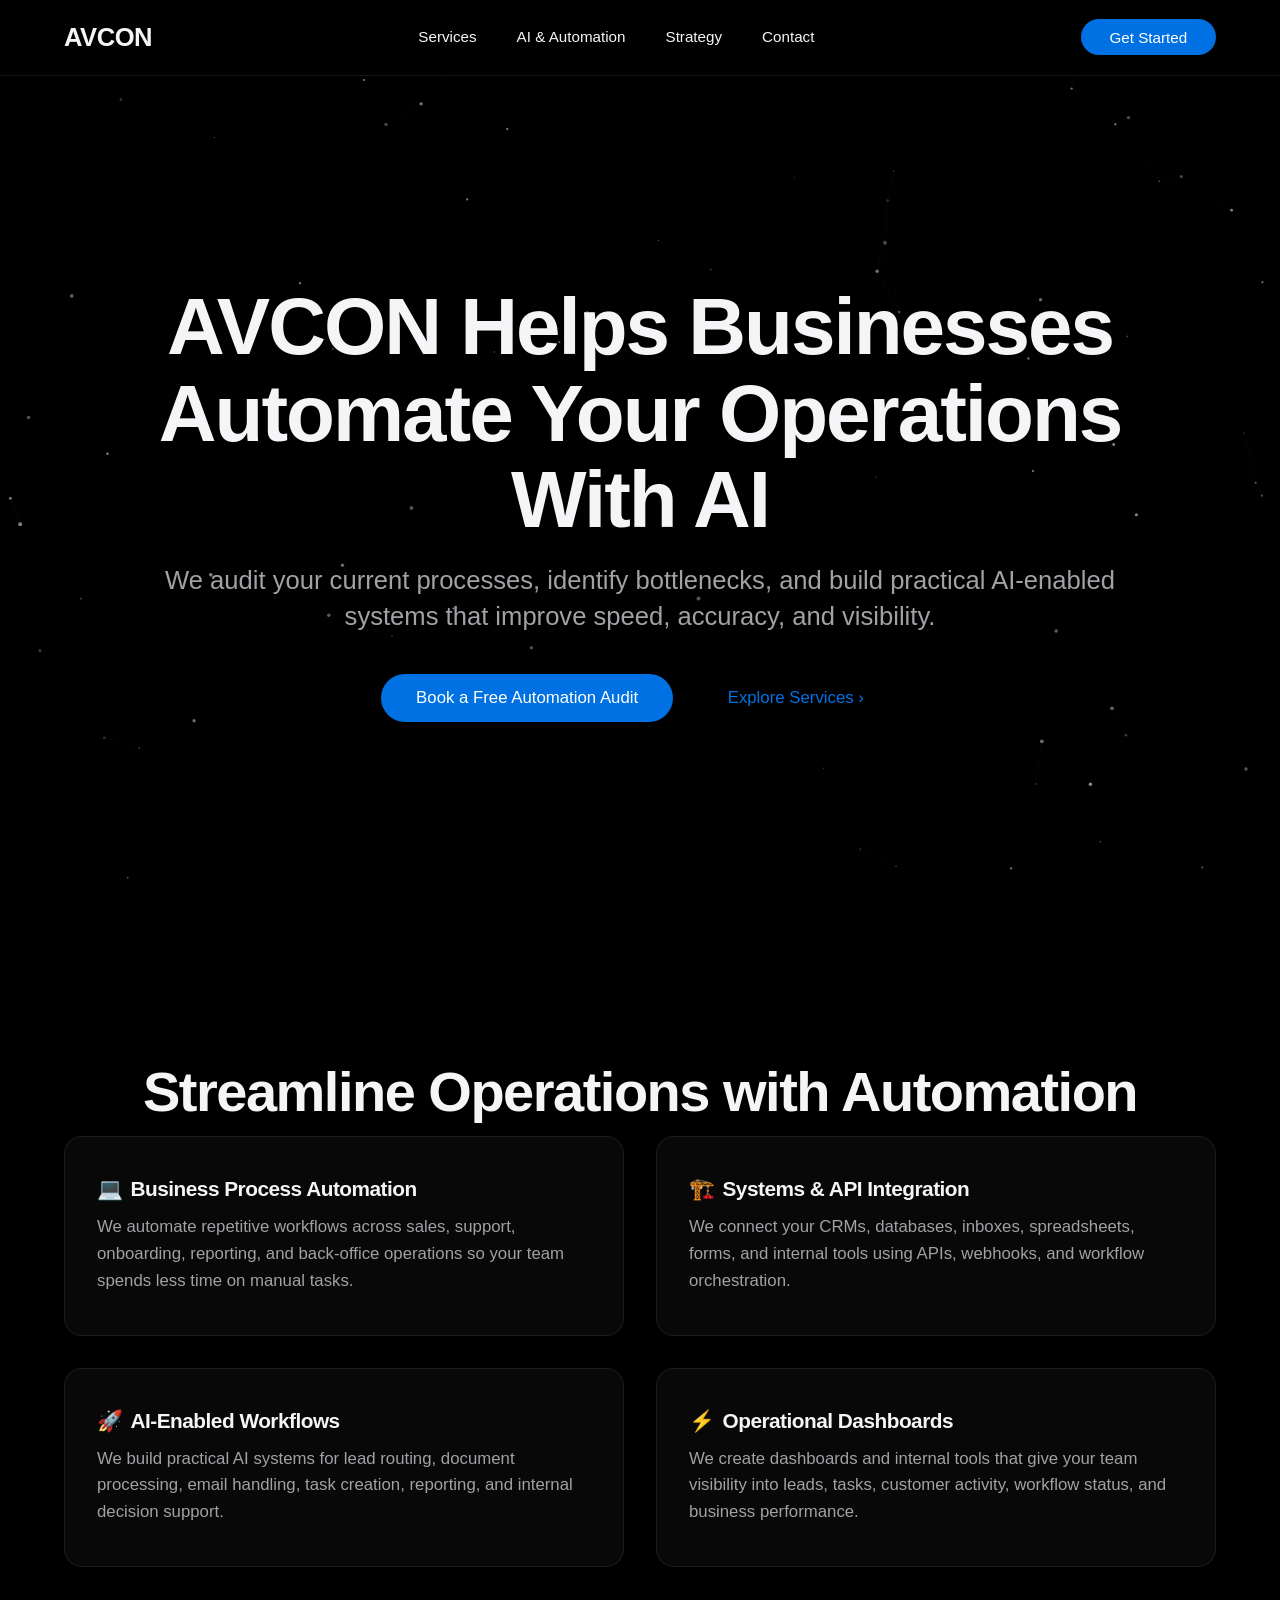
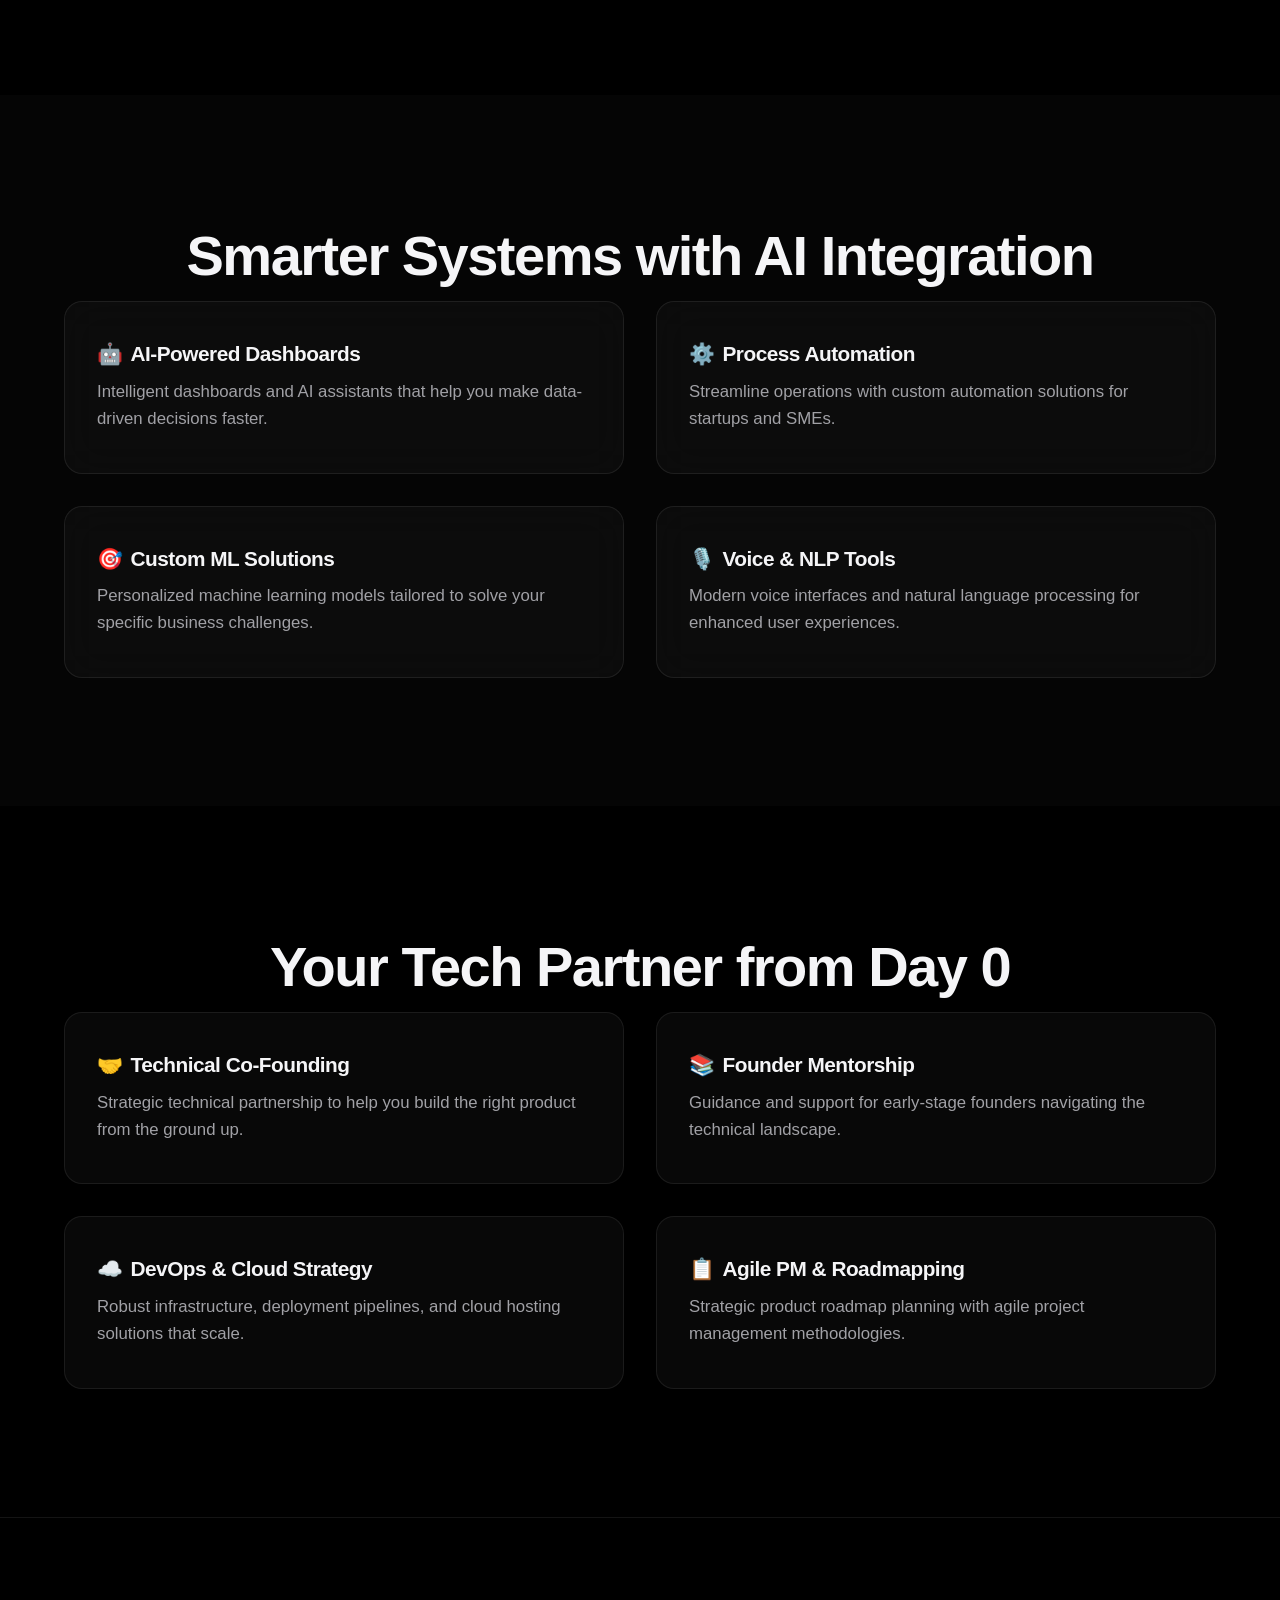
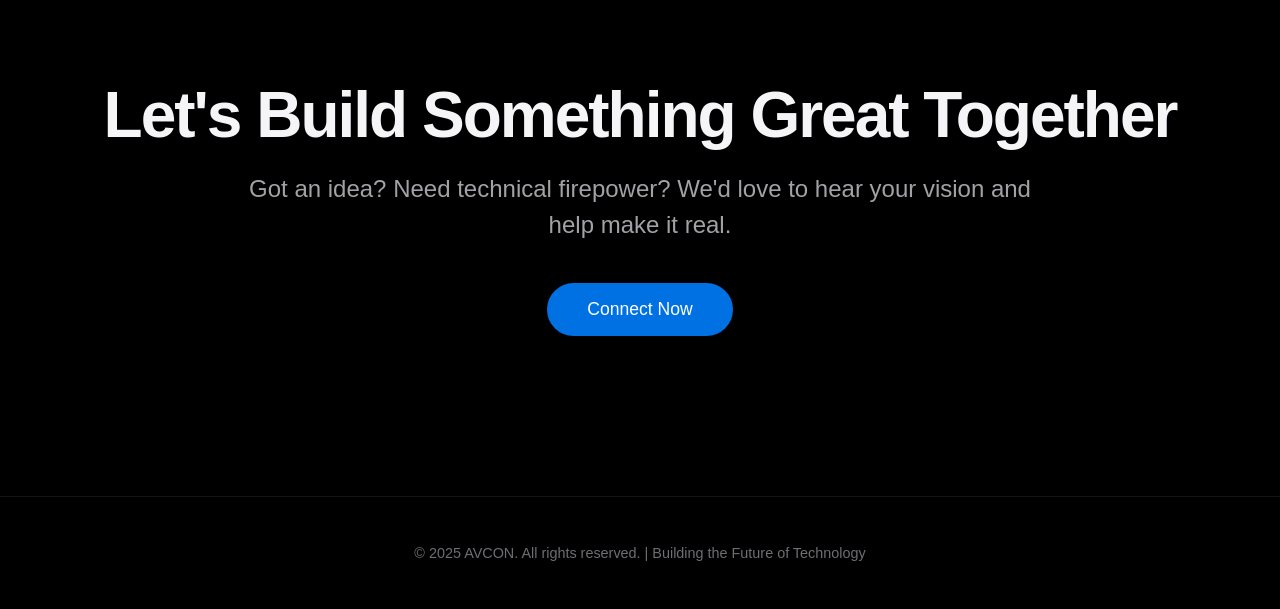
==== commit f46adee6: "Update hero heading for clarity and focus" ====
--- a/index.html
+++ b/index.html
@@ -439,7 +439,7 @@
 
         <section class="hero">
             <div class="hero-content">
-                <h1>AVCON helps businesses automate operations, connect internal systems, and eliminate repetitive manual work using AI, workflow automation, and custom integrations.</h1>
+                <h1>AVCON Helps Businesses Automate Your Operations With AI</h1>
                 <p>We audit your current processes, identify bottlenecks, and build practical AI-enabled systems that improve speed, accuracy, and visibility.</p>
                 <div class="hero-buttons">
                     <button class="btn-primary" onclick="window.open('https://cal.com/rohaan-afzal-70sg8c/30min', '_blank')">Book a Free Automation Audit</button>
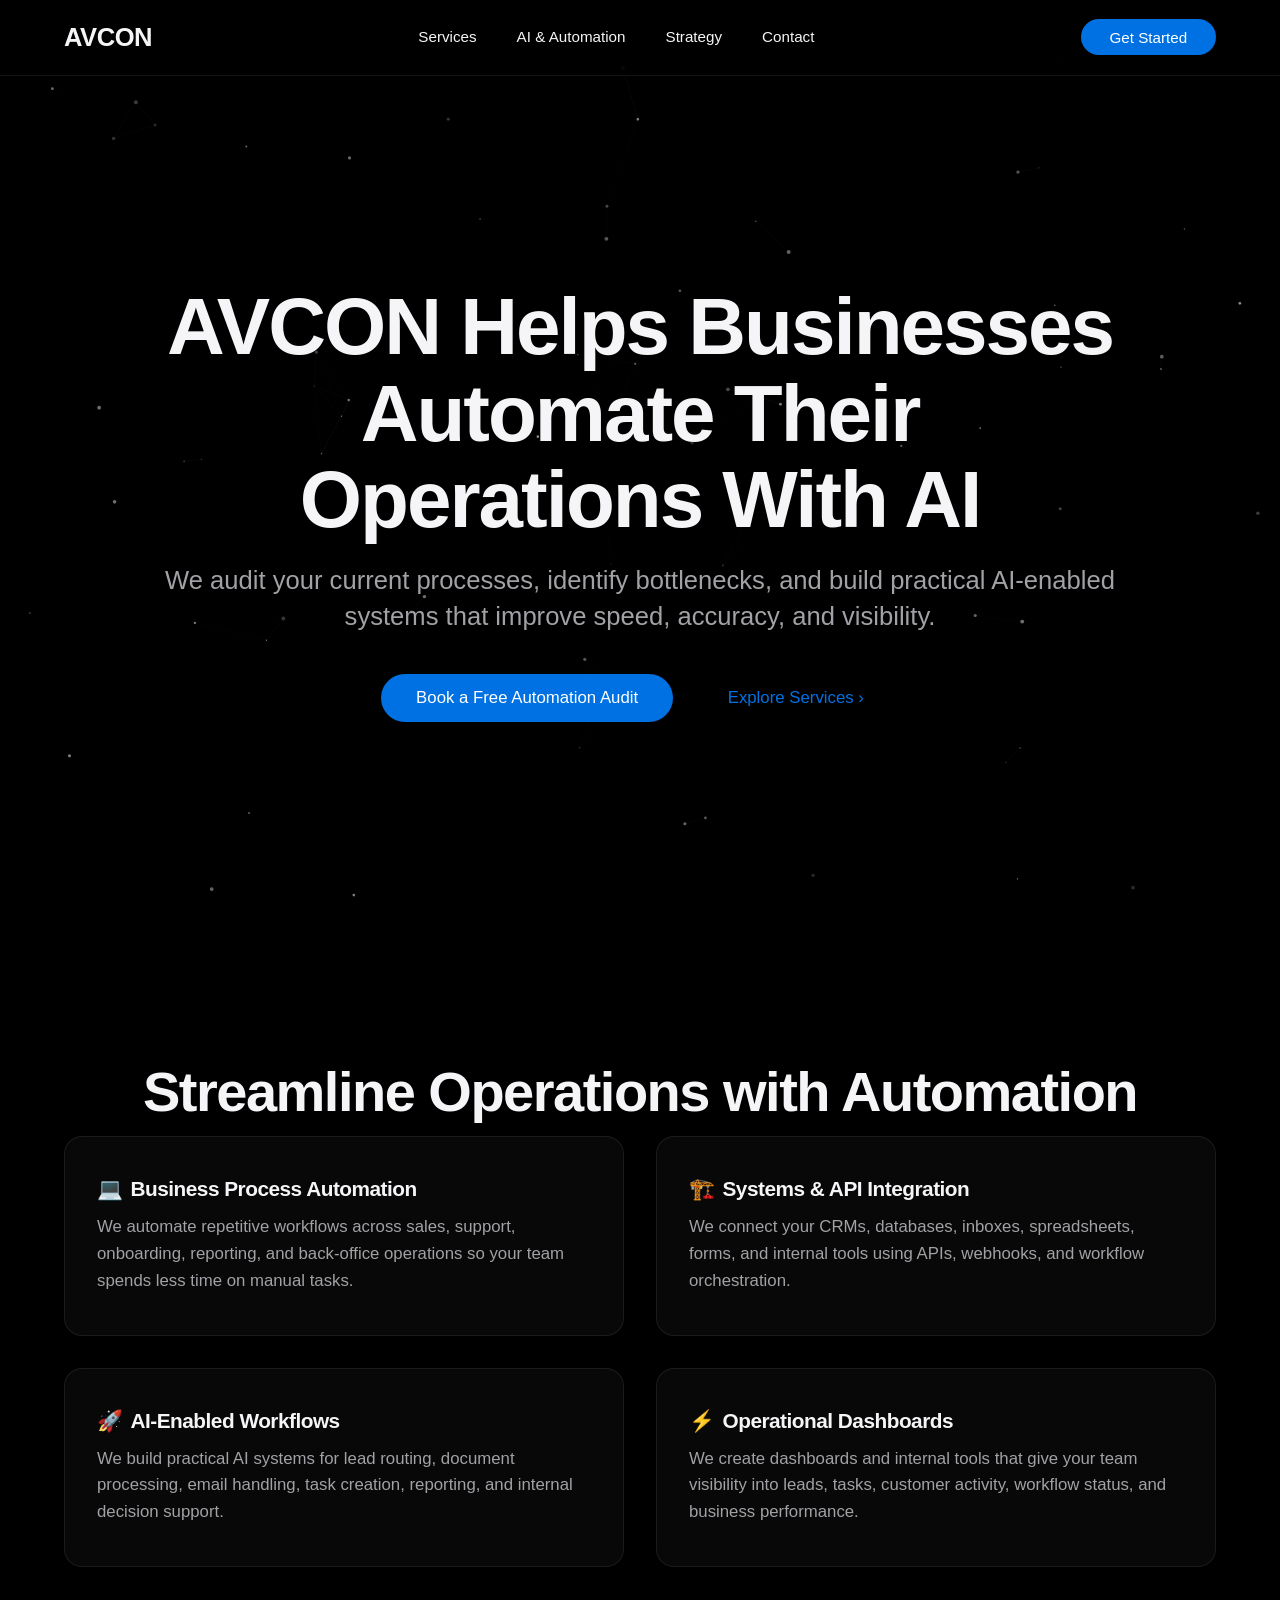
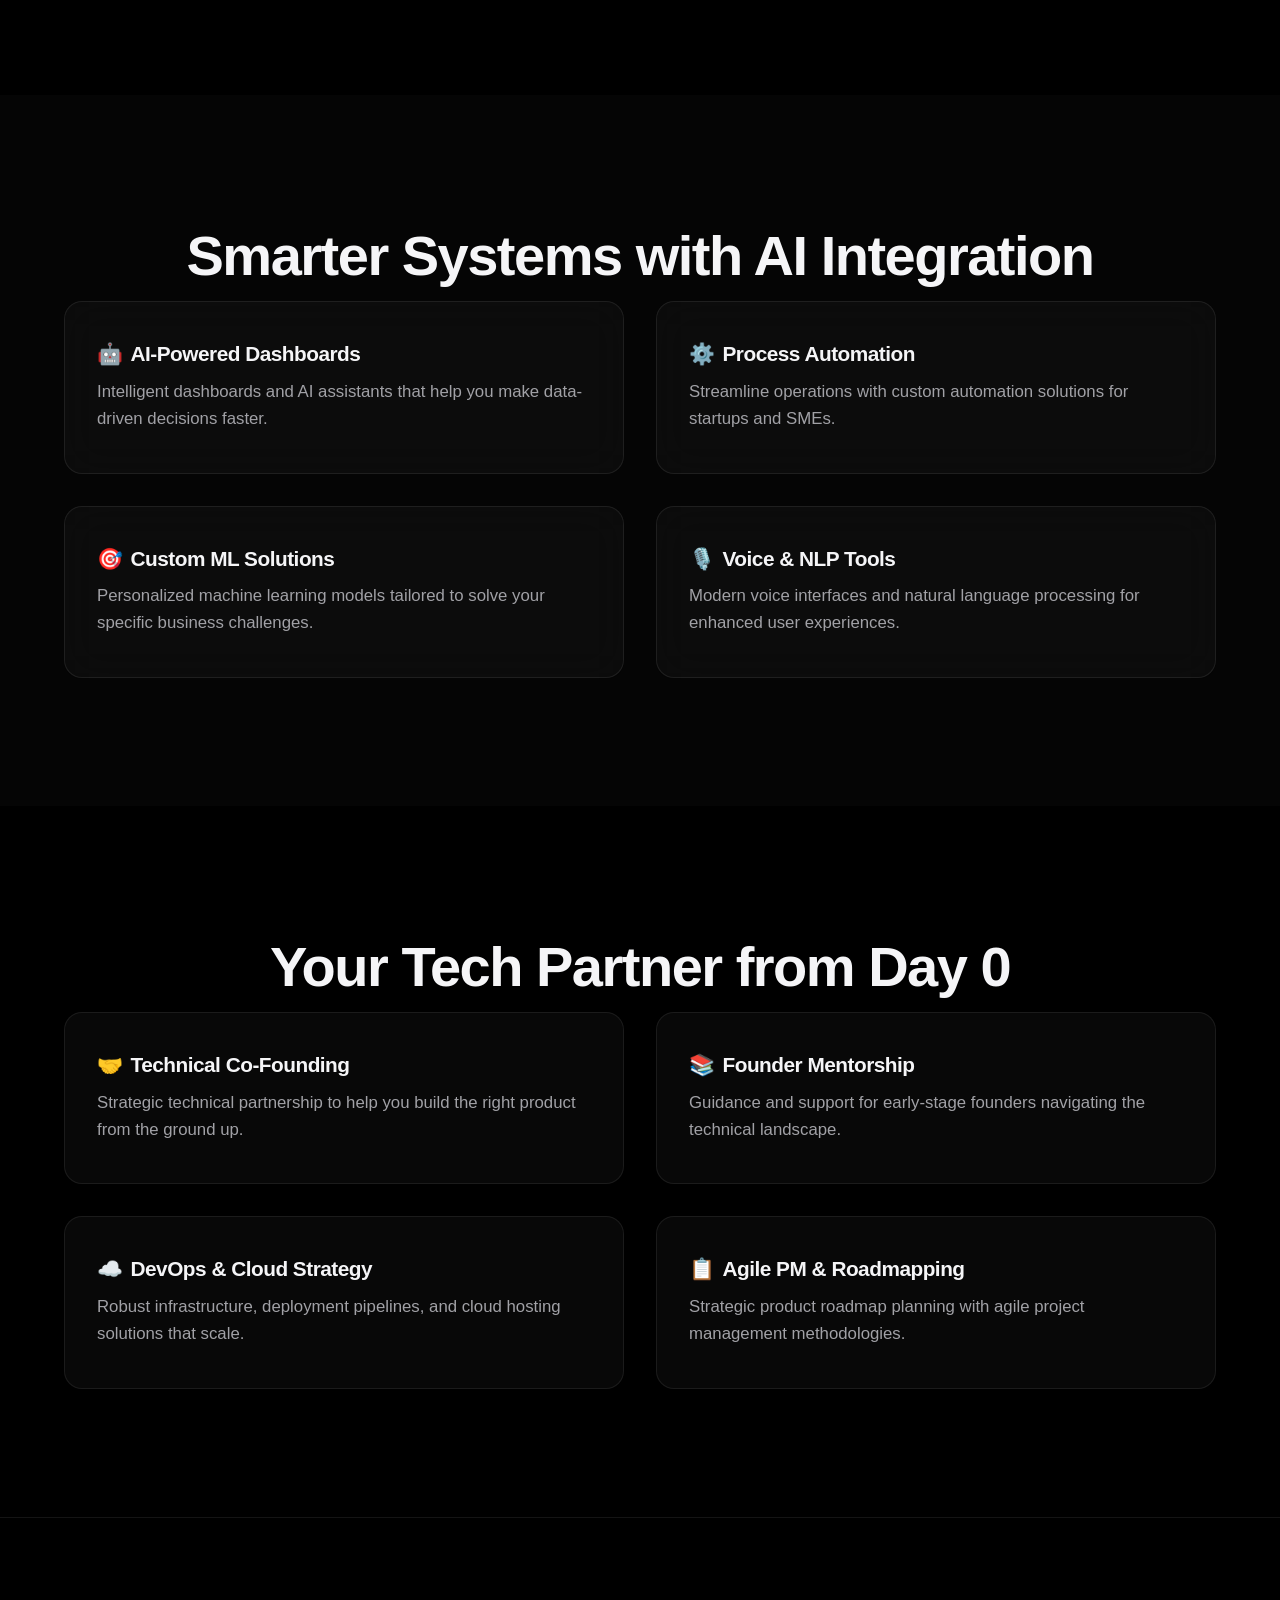
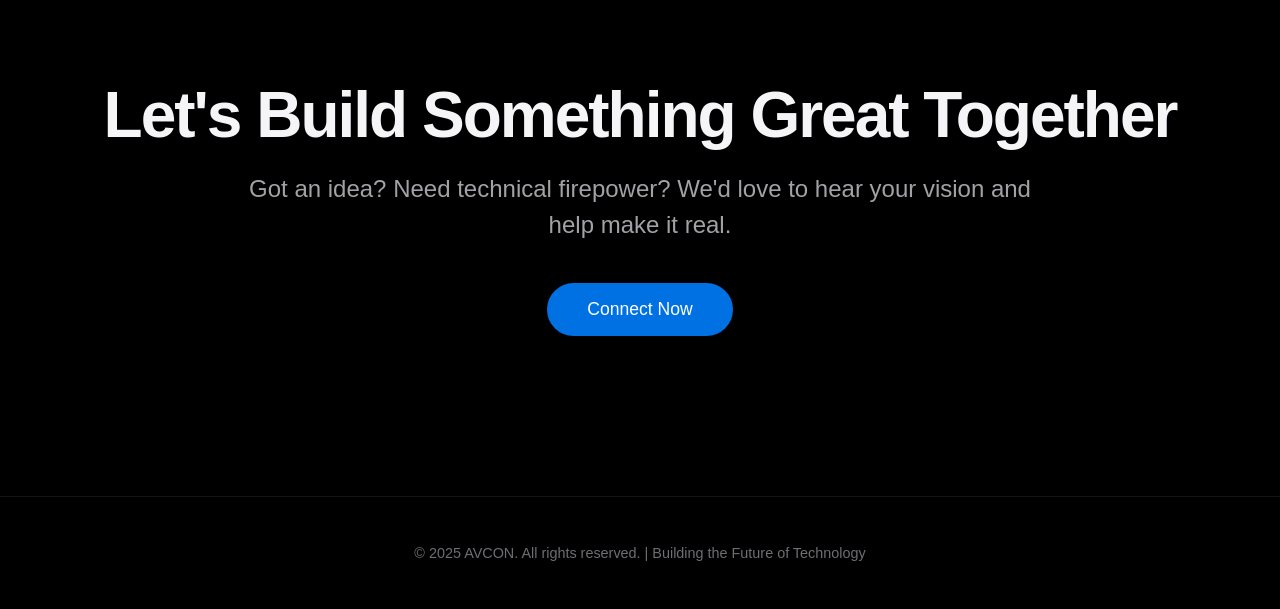
==== commit 5f50e962: "Update index.html" ====
--- a/index.html
+++ b/index.html
@@ -439,7 +439,7 @@
 
         <section class="hero">
             <div class="hero-content">
-                <h1>AVCON Helps Businesses Automate Your Operations With AI</h1>
+                <h1>AVCON Helps Businesses Automate Their Operations With AI</h1>
                 <p>We audit your current processes, identify bottlenecks, and build practical AI-enabled systems that improve speed, accuracy, and visibility.</p>
                 <div class="hero-buttons">
                     <button class="btn-primary" onclick="window.open('https://cal.com/rohaan-afzal-70sg8c/30min', '_blank')">Book a Free Automation Audit</button>
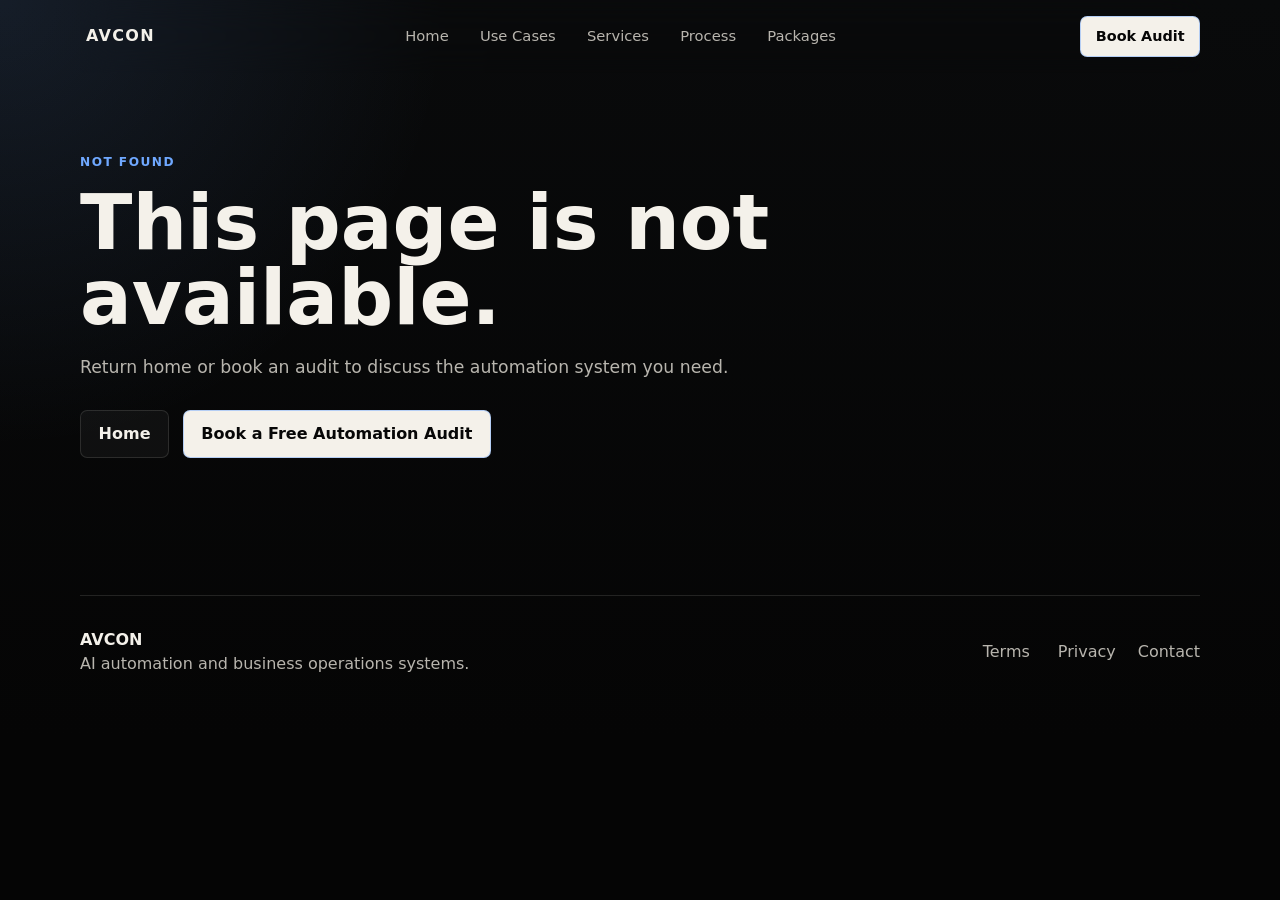
==== commit 0bf83e47: "Deploy route normalization build" ====
--- a/index.html
+++ b/index.html
@@ -1,651 +1,17 @@
-<!DOCTYPE html>
+<!doctype html>
 <html lang="en">
-<head>
-    <meta charset="UTF-8">
-    <meta name="viewport" content="width=device-width, initial-scale=1.0">
-    <title>AVCON - Tech Solutions for Startups</title>
-    <style>
-        * {
-            margin: 0;
-            padding: 0;
-            box-sizing: border-box;
-        }
-
-        body {
-            font-family: -apple-system, BlinkMacSystemFont, 'Segoe UI', 'Roboto', 'Helvetica', 'Arial', sans-serif;
-            background: #000000;
-            color: #f5f5f7;
-            overflow-x: hidden;
-            -webkit-font-smoothing: antialiased;
-        }
-
-        .canvas-bg {
-            position: fixed;
-            top: 0;
-            left: 0;
-            width: 100%;
-            height: 100%;
-            z-index: 0;
-        }
-
-        .content {
-            position: relative;
-            z-index: 1;
-        }
-
-        nav {
-            display: flex;
-            justify-content: space-between;
-            align-items: center;
-            padding: 1.2rem 5%;
-            background: rgba(0, 0, 0, 0.8);
-            backdrop-filter: saturate(180%) blur(20px);
-            border-bottom: 1px solid rgba(255, 255, 255, 0.08);
-            position: sticky;
-            top: 0;
-            z-index: 100;
-        }
-
-        .logo {
-            font-size: 1.6rem;
-            font-weight: 600;
-            letter-spacing: -0.5px;
-            color: #f5f5f7;
-        }
-
-        .nav-links {
-            display: flex;
-            gap: 2.5rem;
-            list-style: none;
-        }
-
-        .nav-links a {
-            color: #f5f5f7;
-            text-decoration: none;
-            transition: opacity 0.3s;
-            font-size: 0.95rem;
-            font-weight: 400;
-        }
-
-        .nav-links a:hover {
-            opacity: 0.6;
-        }
-
-        .cta-btn {
-            padding: 0.6rem 1.8rem;
-            background: #0071e3;
-            border: none;
-            border-radius: 980px;
-            color: white;
-            font-weight: 400;
-            font-size: 0.95rem;
-            cursor: pointer;
-            transition: all 0.3s;
-        }
-
-        .cta-btn:hover {
-            background: #0077ed;
-        }
-
-        .hero {
-            min-height: 95vh;
-            display: flex;
-            align-items: center;
-            justify-content: center;
-            text-align: center;
-            padding: 0 5%;
-            position: relative;
-        }
-
-        .hero-content {
-            max-width: 980px;
-            animation: fadeInUp 1.2s ease-out;
-        }
-
-        @keyframes fadeInUp {
-            from {
-                opacity: 0;
-                transform: translateY(40px);
-            }
-            to {
-                opacity: 1;
-                transform: translateY(0);
-            }
-        }
-
-        .hero h1 {
-            font-size: 5rem;
-            font-weight: 700;
-            line-height: 1.08;
-            margin-bottom: 1.2rem;
-            letter-spacing: -2px;
-            color: #f5f5f7;
-        }
-
-        .hero p {
-            font-size: 1.6rem;
-            color: #a1a1a6;
-            margin-bottom: 2.5rem;
-            line-height: 1.4;
-            font-weight: 400;
-        }
-
-        .hero-buttons {
-            display: flex;
-            gap: 1.2rem;
-            justify-content: center;
-            align-items: center;
-        }
-
-        .btn-primary {
-            padding: 0.85rem 2.2rem;
-            background: #0071e3;
-            border: none;
-            border-radius: 980px;
-            color: white;
-            font-weight: 400;
-            font-size: 1.05rem;
-            cursor: pointer;
-            transition: all 0.3s;
-        }
-
-        .btn-primary:hover {
-            background: #0077ed;
-        }
-
-        .btn-secondary {
-            padding: 0.85rem 2.2rem;
-            background: transparent;
-            border: none;
-            border-radius: 980px;
-            color: #0071e3;
-            font-weight: 400;
-            font-size: 1.05rem;
-            cursor: pointer;
-            transition: all 0.3s;
-        }
-
-        .btn-secondary:hover {
-            text-decoration: underline;
-        }
-
-        .section {
-            padding: 8rem 5%;
-            background: #000000;
-        }
-
-        .section-alt {
-            background: rgba(255, 255, 255, 0.02);
-        }
-
-        .section-title {
-            text-align: center;
-            font-size: 3.5rem;
-            margin-bottom: 0.8rem;
-            font-weight: 700;
-            letter-spacing: -1.5px;
-            color: #f5f5f7;
-        }
-
-        .section-subtitle {
-            text-align: center;
-            font-size: 1.4rem;
-            color: #a1a1a6;
-            margin-bottom: 5rem;
-            font-weight: 400;
-        }
-
-        .feature-grid {
-            display: grid;
-            grid-template-columns: repeat(2, 1fr);
-            gap: 2rem;
-            max-width: 1200px;
-            margin: 0 auto;
-        }
-
-        .feature-card {
-            padding: 2.5rem 2rem;
-            background: rgba(255, 255, 255, 0.03);
-            border: 1px solid rgba(255, 255, 255, 0.08);
-            border-radius: 18px;
-            backdrop-filter: saturate(180%) blur(20px);
-            transition: all 0.4s cubic-bezier(0.4, 0, 0.2, 1);
-        }
-
-        .feature-card:hover {
-            transform: translateY(-8px);
-            background: rgba(255, 255, 255, 0.05);
-            border-color: rgba(255, 255, 255, 0.15);
-        }
-
-        .feature-card h3 {
-            font-size: 1.3rem;
-            margin-bottom: 0.8rem;
-            font-weight: 600;
-            letter-spacing: -0.5px;
-            color: #f5f5f7;
-            display: flex;
-            align-items: center;
-            gap: 0.5rem;
-        }
-
-        .feature-icon {
-            font-size: 1.3rem;
-        }
-
-        .feature-card p {
-            color: #a1a1a6;
-            line-height: 1.6;
-            font-size: 1.05rem;
-            font-weight: 400;
-        }
-
-        .cta-section {
-            padding: 10rem 5%;
-            text-align: center;
-            background: #000000;
-            border-top: 1px solid rgba(255, 255, 255, 0.08);
-        }
-
-        .cta-section h2 {
-            font-size: 4rem;
-            margin-bottom: 1.2rem;
-            font-weight: 700;
-            letter-spacing: -2px;
-            color: #f5f5f7;
-        }
-
-        .cta-section p {
-            font-size: 1.5rem;
-            color: #a1a1a6;
-            margin-bottom: 2.5rem;
-            font-weight: 400;
-            max-width: 800px;
-            margin-left: auto;
-            margin-right: auto;
-            line-height: 1.5;
-        }
-
-        .email-btn {
-            padding: 1rem 2.5rem;
-            background: #0071e3;
-            border: none;
-            border-radius: 980px;
-            color: white;
-            font-weight: 400;
-            font-size: 1.1rem;
-            cursor: pointer;
-            transition: all 0.3s;
-            text-decoration: none;
-            display: inline-block;
-        }
-
-        .email-btn:hover {
-            background: #0077ed;
-            transform: scale(1.02);
-        }
-
-        footer {
-            padding: 3rem 5%;
-            text-align: center;
-            color: #6e6e73;
-            border-top: 1px solid rgba(255, 255, 255, 0.08);
-            font-size: 0.9rem;
-        }
-
-        @media (max-width: 768px) {
-            nav {
-                padding: 1rem 4%;
-            }
-
-            .logo {
-                font-size: 1.4rem;
-            }
-
-            .cta-btn {
-                padding: 0.5rem 1.2rem;
-                font-size: 0.85rem;
-            }
-
-            .hero {
-                min-height: 85vh;
-                padding: 2rem 6%;
-            }
-
-            .hero h1 {
-                font-size: 2.2rem;
-                letter-spacing: -0.5px;
-                margin-bottom: 1rem;
-                line-height: 1.2;
-            }
-
-            .hero p {
-                font-size: 1.1rem;
-                margin-bottom: 2rem;
-                line-height: 1.5;
-            }
-
-            .hero-buttons {
-                flex-direction: column;
-                width: 100%;
-                gap: 1rem;
-            }
-
-            .btn-primary, .btn-secondary {
-                width: 100%;
-                padding: 1rem 2rem;
-                font-size: 1rem;
-            }
-
-            .nav-links {
-                display: none;
-            }
-
-            .section {
-                padding: 4rem 6%;
-            }
-
-            .section-title {
-                font-size: 2rem;
-                letter-spacing: -1px;
-                line-height: 1.2;
-            }
-
-            .section-subtitle {
-                font-size: 1.1rem;
-                margin-bottom: 3rem;
-            }
-
-            .feature-grid {
-                grid-template-columns: 1fr;
-                gap: 1.5rem;
-            }
-
-            .feature-card {
-                padding: 2rem 1.5rem;
-            }
-
-            .feature-card h3 {
-                font-size: 1.2rem;
-            }
-
-            .feature-card p {
-                font-size: 1rem;
-                line-height: 1.5;
-            }
-
-            .cta-section {
-                padding: 5rem 6%;
-            }
-
-            .cta-section h2 {
-                font-size: 2rem;
-                letter-spacing: -1px;
-                line-height: 1.2;
-            }
-
-            .cta-section p {
-                font-size: 1.1rem;
-                line-height: 1.5;
-                margin-bottom: 2rem;
-            }
-
-            .email-btn {
-                width: 100%;
-                max-width: 320px;
-                padding: 1rem 2rem;
-                font-size: 1rem;
-            }
-
-            footer {
-                padding: 2rem 6%;
-                font-size: 0.85rem;
-            }
-        }
-
-        @media (max-width: 480px) {
-            .hero h1 {
-                font-size: 1.8rem;
-            }
-
-            .hero p {
-                font-size: 1rem;
-            }
-
-            .section-title {
-                font-size: 1.7rem;
-            }
-
-            .cta-section h2 {
-                font-size: 1.7rem;
-            }
-        }
-    </style>
-</head>
-<body>
-    <canvas class="canvas-bg" id="particleCanvas"></canvas>
-    
-    <div class="content">
-        <nav>
-            <div class="logo">AVCON</div>
-            <ul class="nav-links">
-                <li><a href="#services">Services</a></li>
-                <li><a href="#ai">AI & Automation</a></li>
-                <li><a href="#strategy">Strategy</a></li>
-                <li><a href="#contact">Contact</a></li>
-            </ul>
-            <button class="cta-btn" onclick="window.open('https://cal.com/rohaan-afzal-70sg8c/30min', '_blank')">Get Started</button>
-        </nav>
-
-        <section class="hero">
-            <div class="hero-content">
-                <h1>AVCON Helps Businesses Automate Their Operations With AI</h1>
-                <p>We audit your current processes, identify bottlenecks, and build practical AI-enabled systems that improve speed, accuracy, and visibility.</p>
-                <div class="hero-buttons">
-                    <button class="btn-primary" onclick="window.open('https://cal.com/rohaan-afzal-70sg8c/30min', '_blank')">Book a Free Automation Audit</button>
-                    <button class="btn-secondary" onclick="window.location.href='#services'">Explore Services ›</button>
-                </div>
-            </div>
-        </section>
-
-        <section class="section" id="services">
-            <h2 class="section-title"> Streamline Operations with Automation </h2>
-            
-            <div class="feature-grid">
-                <div class="feature-card">
-                    <h3><span class="feature-icon">💻</span> Business Process Automation</h3>
-                    <p>We automate repetitive workflows across sales, support, onboarding, reporting, and back-office operations so your team spends less time on manual tasks.</p>
-                </div>
-                
-                <div class="feature-card">
-                    <h3><span class="feature-icon">🏗️</span> Systems & API Integration</h3>
-                    <p>We connect your CRMs, databases, inboxes, spreadsheets, forms, and internal tools using APIs, webhooks, and workflow orchestration.</p>
-                </div>
-                
-                <div class="feature-card">
-                    <h3><span class="feature-icon">🚀</span> AI-Enabled Workflows</h3>
-                    <p>We build practical AI systems for lead routing, document processing, email handling, task creation, reporting, and internal decision support.</p>
-                </div>
-                
-                <div class="feature-card">
-                    <h3><span class="feature-icon">⚡</span> Operational Dashboards</h3>
-                    <p>We create dashboards and internal tools that give your team visibility into leads, tasks, customer activity, workflow status, and business performance.</p>
-                </div>
-            </div>
-        </section>
-
-        <section class="section section-alt" id="ai">
-            <h2 class="section-title">Smarter Systems with AI Integration</h2>
-            
-            <div class="feature-grid">
-                <div class="feature-card">
-                    <h3><span class="feature-icon">🤖</span> AI-Powered Dashboards</h3>
-                    <p>Intelligent dashboards and AI assistants that help you make data-driven decisions faster.</p>
-                </div>
-                
-                <div class="feature-card">
-                    <h3><span class="feature-icon">⚙️</span> Process Automation</h3>
-                    <p>Streamline operations with custom automation solutions for startups and SMEs.</p>
-                </div>
-                
-                <div class="feature-card">
-                    <h3><span class="feature-icon">🎯</span> Custom ML Solutions</h3>
-                    <p>Personalized machine learning models tailored to solve your specific business challenges.</p>
-                </div>
-                
-                <div class="feature-card">
-                    <h3><span class="feature-icon">🎙️</span> Voice & NLP Tools</h3>
-                    <p>Modern voice interfaces and natural language processing for enhanced user experiences.</p>
-                </div>
-            </div>
-        </section>
-
-        <section class="section" id="strategy">
-            <h2 class="section-title">Your Tech Partner from Day 0</h2>
-            
-            <div class="feature-grid">
-                <div class="feature-card">
-                    <h3><span class="feature-icon">🤝</span> Technical Co-Founding</h3>
-                    <p>Strategic technical partnership to help you build the right product from the ground up.</p>
-                </div>
-                
-                <div class="feature-card">
-                    <h3><span class="feature-icon">📚</span> Founder Mentorship</h3>
-                    <p>Guidance and support for early-stage founders navigating the technical landscape.</p>
-                </div>
-                
-                <div class="feature-card">
-                    <h3><span class="feature-icon">☁️</span> DevOps & Cloud Strategy</h3>
-                    <p>Robust infrastructure, deployment pipelines, and cloud hosting solutions that scale.</p>
-                </div>
-                
-                <div class="feature-card">
-                    <h3><span class="feature-icon">📋</span> Agile PM & Roadmapping</h3>
-                    <p>Strategic product roadmap planning with agile project management methodologies.</p>
-                </div>
-            </div>
-        </section>
-
-        <section class="cta-section" id="contact">
-            <h2>Let's Build Something Great Together</h2>
-            <p>Got an idea? Need technical firepower? We'd love to hear your vision and help make it real.</p>
-            <a href="https://cal.com/rohaan-afzal-70sg8c/30min" target="_blank" class="email-btn">Connect Now</a>
-        </section>
-
-        <footer>
-            <p>&copy; 2025 AVCON. All rights reserved. | Building the Future of Technology</p>
-        </footer>
-    </div>
-
-    <script>
-        const canvas = document.getElementById('particleCanvas');
-        const ctx = canvas.getContext('2d');
-        
-        canvas.width = window.innerWidth;
-        canvas.height = window.innerHeight;
-
-        const particles = [];
-        const particleCount = 80;
-        
-        let mouseX = 0;
-        let mouseY = 0;
-
-        class Particle {
-            constructor() {
-                this.x = Math.random() * canvas.width;
-                this.y = Math.random() * canvas.height;
-                this.size = Math.random() * 1.5 + 0.5;
-                this.speedX = Math.random() * 0.3 - 0.15;
-                this.speedY = Math.random() * 0.3 - 0.15;
-                this.opacity = Math.random() * 0.4 + 0.15;
-                this.hue = Math.random() * 60 + 180;
-            }
-
-            update() {
-                this.x += this.speedX;
-                this.y += this.speedY;
-
-                const dx = mouseX - this.x;
-                const dy = mouseY - this.y;
-                const distance = Math.sqrt(dx * dx + dy * dy);
-                
-                if (distance < 150) {
-                    const force = (150 - distance) / 150;
-                    this.x -= dx * force * 0.015;
-                    this.y -= dy * force * 0.015;
-                }
-
-                if (this.x < 0 || this.x > canvas.width) this.speedX *= -1;
-                if (this.y < 0 || this.y > canvas.height) this.speedY *= -1;
-            }
-
-            draw() {
-                ctx.fillStyle = `rgba(255, 255, 255, ${this.opacity})`;
-                ctx.beginPath();
-                ctx.arc(this.x, this.y, this.size, 0, Math.PI * 2);
-                ctx.fill();
-            }
-        }
-
-        for (let i = 0; i < particleCount; i++) {
-            particles.push(new Particle());
-        }
-
-        function connectParticles() {
-            for (let i = 0; i < particles.length; i++) {
-                for (let j = i + 1; j < particles.length; j++) {
-                    const dx = particles[i].x - particles[j].x;
-                    const dy = particles[i].y - particles[j].y;
-                    const distance = Math.sqrt(dx * dx + dy * dy);
-
-                    if (distance < 120) {
-                        ctx.strokeStyle = `rgba(255, 255, 255, ${0.06 * (1 - distance / 120)})`;
-                        ctx.lineWidth = 0.5;
-                        ctx.beginPath();
-                        ctx.moveTo(particles[i].x, particles[i].y);
-                        ctx.lineTo(particles[j].x, particles[j].y);
-                        ctx.stroke();
-                    }
-                }
-            }
-        }
-
-        function animate() {
-            ctx.clearRect(0, 0, canvas.width, canvas.height);
-            
-            particles.forEach(particle => {
-                particle.update();
-                particle.draw();
-            });
-            
-            connectParticles();
-            requestAnimationFrame(animate);
-        }
-
-        animate();
-
-        window.addEventListener('mousemove', (e) => {
-            mouseX = e.clientX;
-            mouseY = e.clientY;
-        });
-
-        window.addEventListener('resize', () => {
-            canvas.width = window.innerWidth;
-            canvas.height = window.innerHeight;
-        });
-
-        document.querySelectorAll('a[href^="#"]').forEach(anchor => {
-            anchor.addEventListener('click', function (e) {
-                e.preventDefault();
-                const target = document.querySelector(this.getAttribute('href'));
-                if (target) {
-                    target.scrollIntoView({ behavior: 'smooth' });
-                }
-            });
-        });
-    </script>
-
-
-
-</body>
+  <head>
+    <meta charset="UTF-8" />
+    <meta name="viewport" content="width=device-width, initial-scale=1.0" />
+    <meta
+      name="description"
+      content="AVCON builds AI-enabled workflows, integrations, AI receptionists, and internal systems that help businesses reduce manual work and streamline operations."
+    />
+    <title>AVCON | AI Automation & Business Operations Systems</title>
+    <script type="module" crossorigin src="/assets/index-DdPfeYeR.js"></script>
+    <link rel="stylesheet" crossorigin href="/assets/index-CErER4fv.css">
+  </head>
+  <body>
+    <div id="root"></div>
+  </body>
 </html>
--- a/assets/index-CErER4fv.css
+++ b/assets/index-CErER4fv.css
@@ -0,0 +1 @@
+:root{color:#f4f1ea;background:#050505;font-family:Inter,ui-sans-serif,system-ui,-apple-system,BlinkMacSystemFont,Segoe UI,sans-serif;font-synthesis:none;line-height:1.5;text-rendering:optimizeLegibility;-webkit-font-smoothing:antialiased;--bg: #050505;--panel: #101112;--panel-soft: #151719;--line: rgba(244, 241, 234, .12);--text: #f4f1ea;--muted: #b8b5ae;--subtle: #817e78;--blue: #6fa8ff;--blue-soft: rgba(111, 168, 255, .16);--max: 1120px}*{box-sizing:border-box}html{scroll-behavior:smooth}body{margin:0;min-width:320px;min-height:100vh;background:radial-gradient(circle at top left,rgba(111,168,255,.12),transparent 28rem),linear-gradient(180deg,#090a0b 0%,var(--bg) 46rem)}button,a{font:inherit}button{border:0;background:transparent;color:inherit;cursor:pointer}a{color:inherit;text-decoration:none}p,h1,h2,h3{margin:0}.app-shell{min-height:100vh;color:var(--text)}.site-header{position:sticky;top:0;z-index:20;display:grid;grid-template-columns:auto 1fr auto;align-items:center;gap:1rem;width:min(var(--max),calc(100% - 2rem));margin:0 auto;padding:1rem 0;-webkit-backdrop-filter:blur(18px);backdrop-filter:blur(18px)}.brand{letter-spacing:.08em;font-weight:800;font-size:1rem}.nav-links{display:flex;justify-content:center;gap:1.2rem;color:var(--muted);font-size:.92rem}.nav-links button,.site-footer button,.site-footer a{color:var(--muted);transition:color .16s ease}.nav-links button:hover,.site-footer button:hover,.site-footer a:hover{color:var(--text)}.button{display:inline-flex;align-items:center;justify-content:center;min-height:3rem;padding:0 1.1rem;border-radius:.45rem;border:1px solid rgba(111,168,255,.48);background:#f4f1ea;color:#070707;font-weight:700;transition:transform .16s ease,border-color .16s ease,background .16s ease;white-space:nowrap}.button:hover{transform:translateY(-1px);background:#fff}.button-small{min-height:2.55rem;padding-inline:.9rem;font-size:.9rem}.button-secondary{background:#ffffff0a;color:var(--text);border-color:var(--line)}.button-secondary:hover{background:#ffffff14}main{width:min(var(--max),calc(100% - 2rem));margin:0 auto}.hero{display:grid;grid-template-columns:minmax(0,1.25fr) minmax(280px,.75fr);align-items:center;gap:3rem;min-height:calc(100vh - 5rem);padding:5rem 0 4rem}.hero-copy,.detail-hero{max-width:760px}.eyebrow{margin-bottom:.85rem;color:var(--blue);font-size:.76rem;font-weight:800;letter-spacing:.12em;text-transform:uppercase}h1{font-size:clamp(2.55rem,6vw,5.7rem);line-height:.98;letter-spacing:0}h2{font-size:clamp(1.8rem,3vw,3.05rem);line-height:1.05;letter-spacing:0}h3{font-size:1.18rem;line-height:1.25;letter-spacing:0}.hero-copy>p:not(.eyebrow),.detail-hero>p:not(.eyebrow),.section-heading+p,.card p,.package-card p,.wide-card p,.timeline-card p,.detail-cta p,.schedule-card p,.legal-page p,.process-item p,.site-footer p{color:var(--muted)}.hero-copy>p:not(.eyebrow),.detail-hero>p:not(.eyebrow){margin-top:1.25rem;max-width:680px;font-size:1.08rem}.hero-actions,.detail-actions{display:flex;flex-wrap:wrap;align-items:center;gap:.85rem;margin-top:1.8rem}.detail-actions span{color:var(--muted);font-size:.94rem}.hero-panel{display:grid;gap:.8rem;padding:1rem;border:1px solid var(--line);border-radius:.5rem;background:#101112bd;box-shadow:0 24px 70px #00000047}.metric-row{display:grid;gap:.25rem;padding:1rem;border:1px solid var(--line);border-radius:.4rem;background:#ffffff06}.metric-row span,.card-kicker,.updated{color:var(--subtle);font-size:.78rem;font-weight:700;text-transform:uppercase;letter-spacing:.08em}.section{padding:5.5rem 0;border-top:1px solid var(--line)}.section-heading{max-width:730px;margin-bottom:1.6rem}.grid{display:grid;gap:1rem}.two{grid-template-columns:repeat(2,minmax(0,1fr))}.three{grid-template-columns:repeat(3,minmax(0,1fr))}.packages-grid{grid-template-columns:repeat(5,minmax(0,1fr))}.card,.package-card,.wide-card,.list-card,.workflow-card,.schedule-card,.legal-section{border:1px solid var(--line);border-radius:.5rem;background:#101112c7}.card,.package-card,.wide-card,.workflow-card,.legal-section{padding:1.25rem}.card{min-height:11rem}.card h3,.package-card h3,.timeline-card h3{margin-bottom:.7rem}.package-card{min-height:18rem;display:flex;flex-direction:column;justify-content:space-between;gap:1.5rem;cursor:pointer;transition:transform .16s ease,border-color .16s ease,background .16s ease}.package-card:hover{transform:translateY(-3px);border-color:#6fa8ff8c;background:#12161af2}.card-kicker{margin-bottom:.8rem}.text-link{width:fit-content;color:var(--blue);font-weight:800}.process-list{display:grid;gap:.8rem}.process-item{display:grid;grid-template-columns:8rem 1fr;gap:1rem;padding:1rem 0;border-bottom:1px solid var(--line)}.process-item span{color:var(--text);font-weight:800}.schedule-section{padding-bottom:6rem}.schedule-card{display:flex;align-items:center;justify-content:space-between;gap:1.5rem;padding:1.5rem;background:linear-gradient(135deg,#6fa8ff24,#101112e0 42%)}.schedule-card h2{margin-bottom:.65rem}.detail-hero,.legal-page{padding:5rem 0 4rem}.back-link{margin-bottom:2rem;color:var(--muted);font-weight:700}.back-link:hover{color:var(--text)}.list-card{display:grid;gap:0;overflow:hidden}.list-card-columns{grid-template-columns:repeat(2,minmax(0,1fr))}.list-row{display:grid;grid-template-columns:.65rem 1fr;gap:.75rem;align-items:start;min-height:3.5rem;padding:1rem;border-bottom:1px solid var(--line)}.list-row:nth-last-child(1){border-bottom:0}.list-card-columns .list-row:nth-last-child(2){border-bottom:0}.list-row span{width:.45rem;height:.45rem;margin-top:.5rem;border-radius:999px;background:var(--blue)}.list-row p{color:var(--muted)}.workflow-card{color:var(--text);font-size:1.12rem;line-height:1.65;background:var(--blue-soft)}.detail-cta{display:flex;align-items:center;justify-content:space-between;gap:1.5rem;padding-bottom:6rem}.detail-cta div{max-width:650px}.detail-cta h2{margin-bottom:.75rem}.contact-hero{min-height:58vh}.legal-page{max-width:820px}.legal-intro{margin-top:1rem;font-size:1.08rem}.legal-note{margin-top:1rem;padding:1rem;border:1px solid var(--line);border-radius:.45rem;background:#ffffff09}.legal-sections{display:grid;gap:.85rem;margin-top:2rem}.legal-section h2{margin-bottom:.65rem;font-size:1rem}.updated{margin-top:1.5rem}.site-footer{display:flex;justify-content:space-between;gap:1rem;width:min(var(--max),calc(100% - 2rem));margin:0 auto;padding:2rem 0;border-top:1px solid var(--line)}.site-footer nav{display:flex;align-items:center;gap:1rem}.site-footer nav button,.site-footer nav a{display:inline-flex;align-items:center;min-height:1.5rem;line-height:1}@media (max-width: 980px){.site-header{grid-template-columns:1fr auto}.nav-links{grid-column:1 / -1;justify-content:flex-start;flex-wrap:wrap;gap:.85rem}.hero{grid-template-columns:1fr;min-height:auto;padding-top:3.5rem}.packages-grid,.three{grid-template-columns:repeat(2,minmax(0,1fr))}}@media (max-width: 680px){main,.site-header,.site-footer{width:min(100% - 1.2rem,var(--max))}.site-header{gap:.75rem}.nav-links{font-size:.86rem}h1{font-size:clamp(2.25rem,12vw,3.25rem)}.hero-actions,.detail-actions,.schedule-card,.detail-cta,.site-footer{align-items:stretch;flex-direction:column}.button{width:100%}.two,.three,.packages-grid,.list-card-columns{grid-template-columns:1fr}.package-card{min-height:12rem}.process-item{grid-template-columns:1fr;gap:.35rem}.list-card-columns .list-row:nth-last-child(2){border-bottom:1px solid var(--line)}.site-footer nav{flex-wrap:wrap}}
